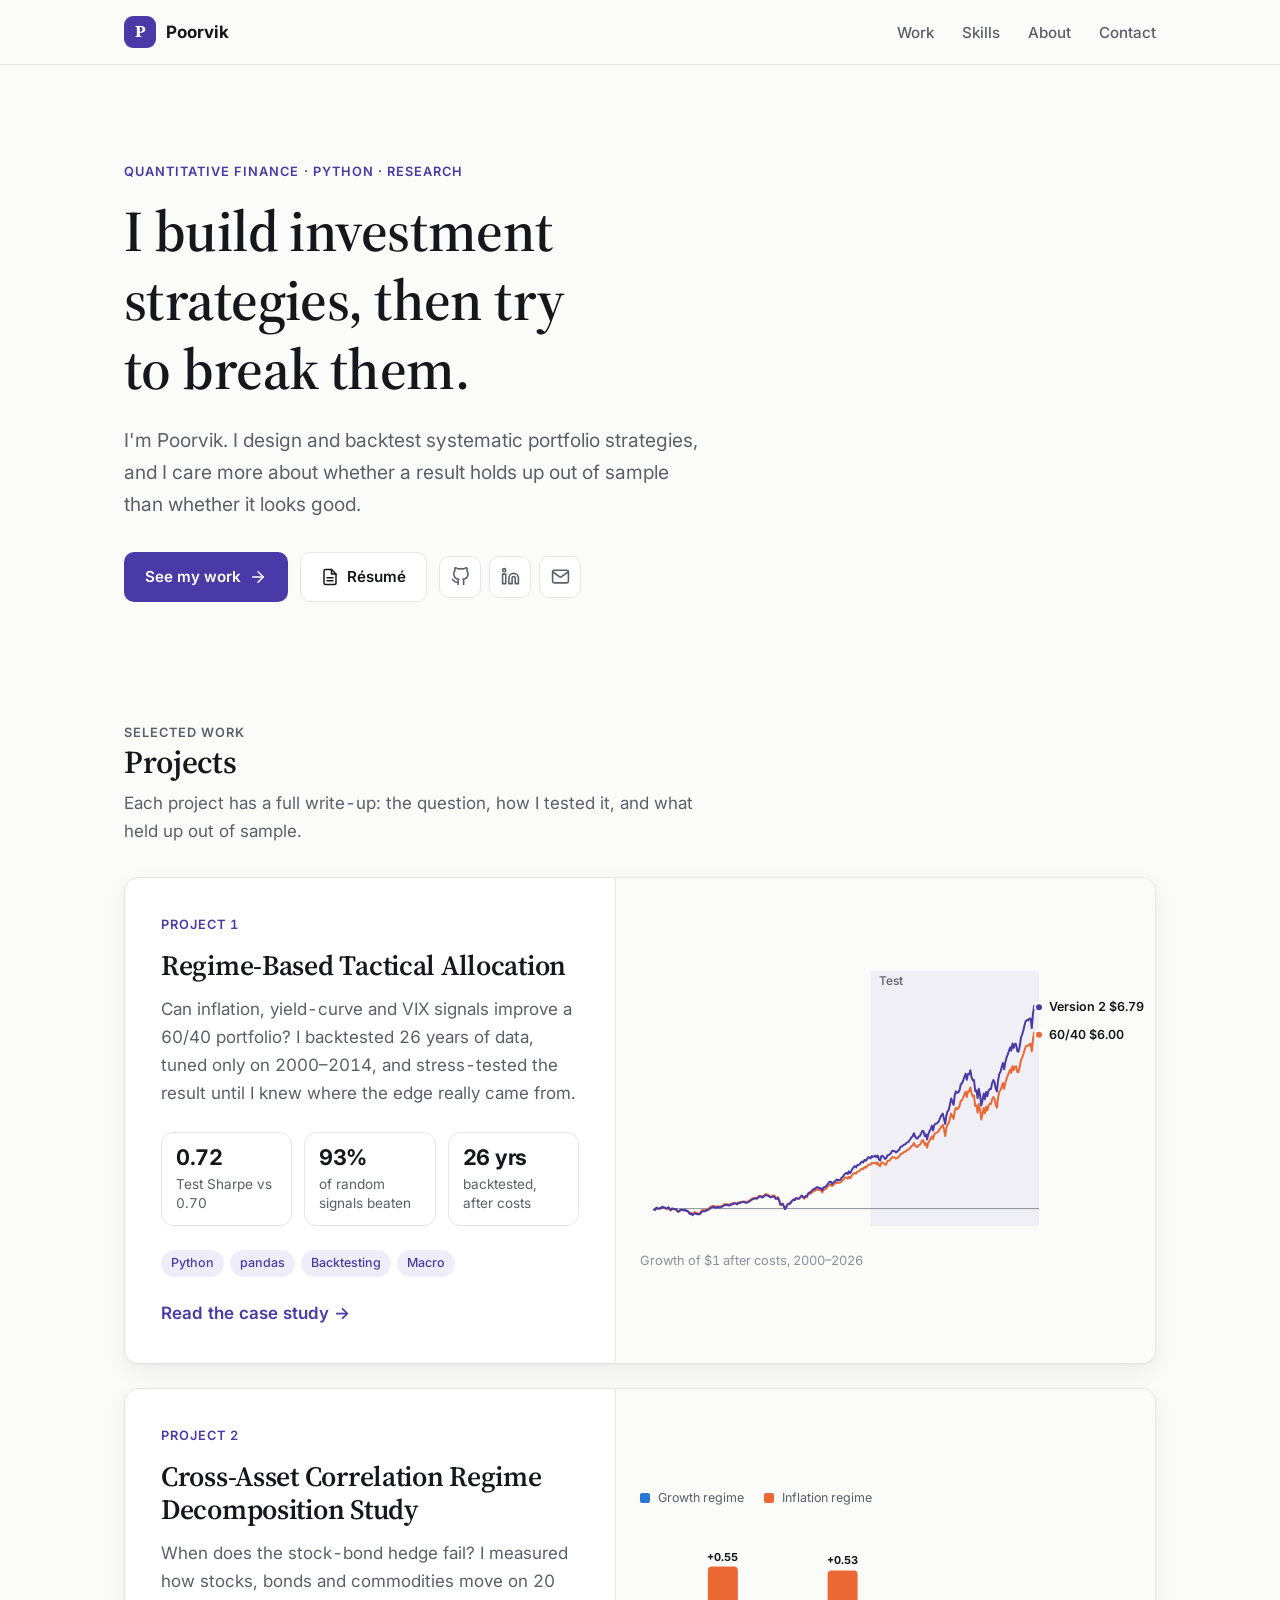
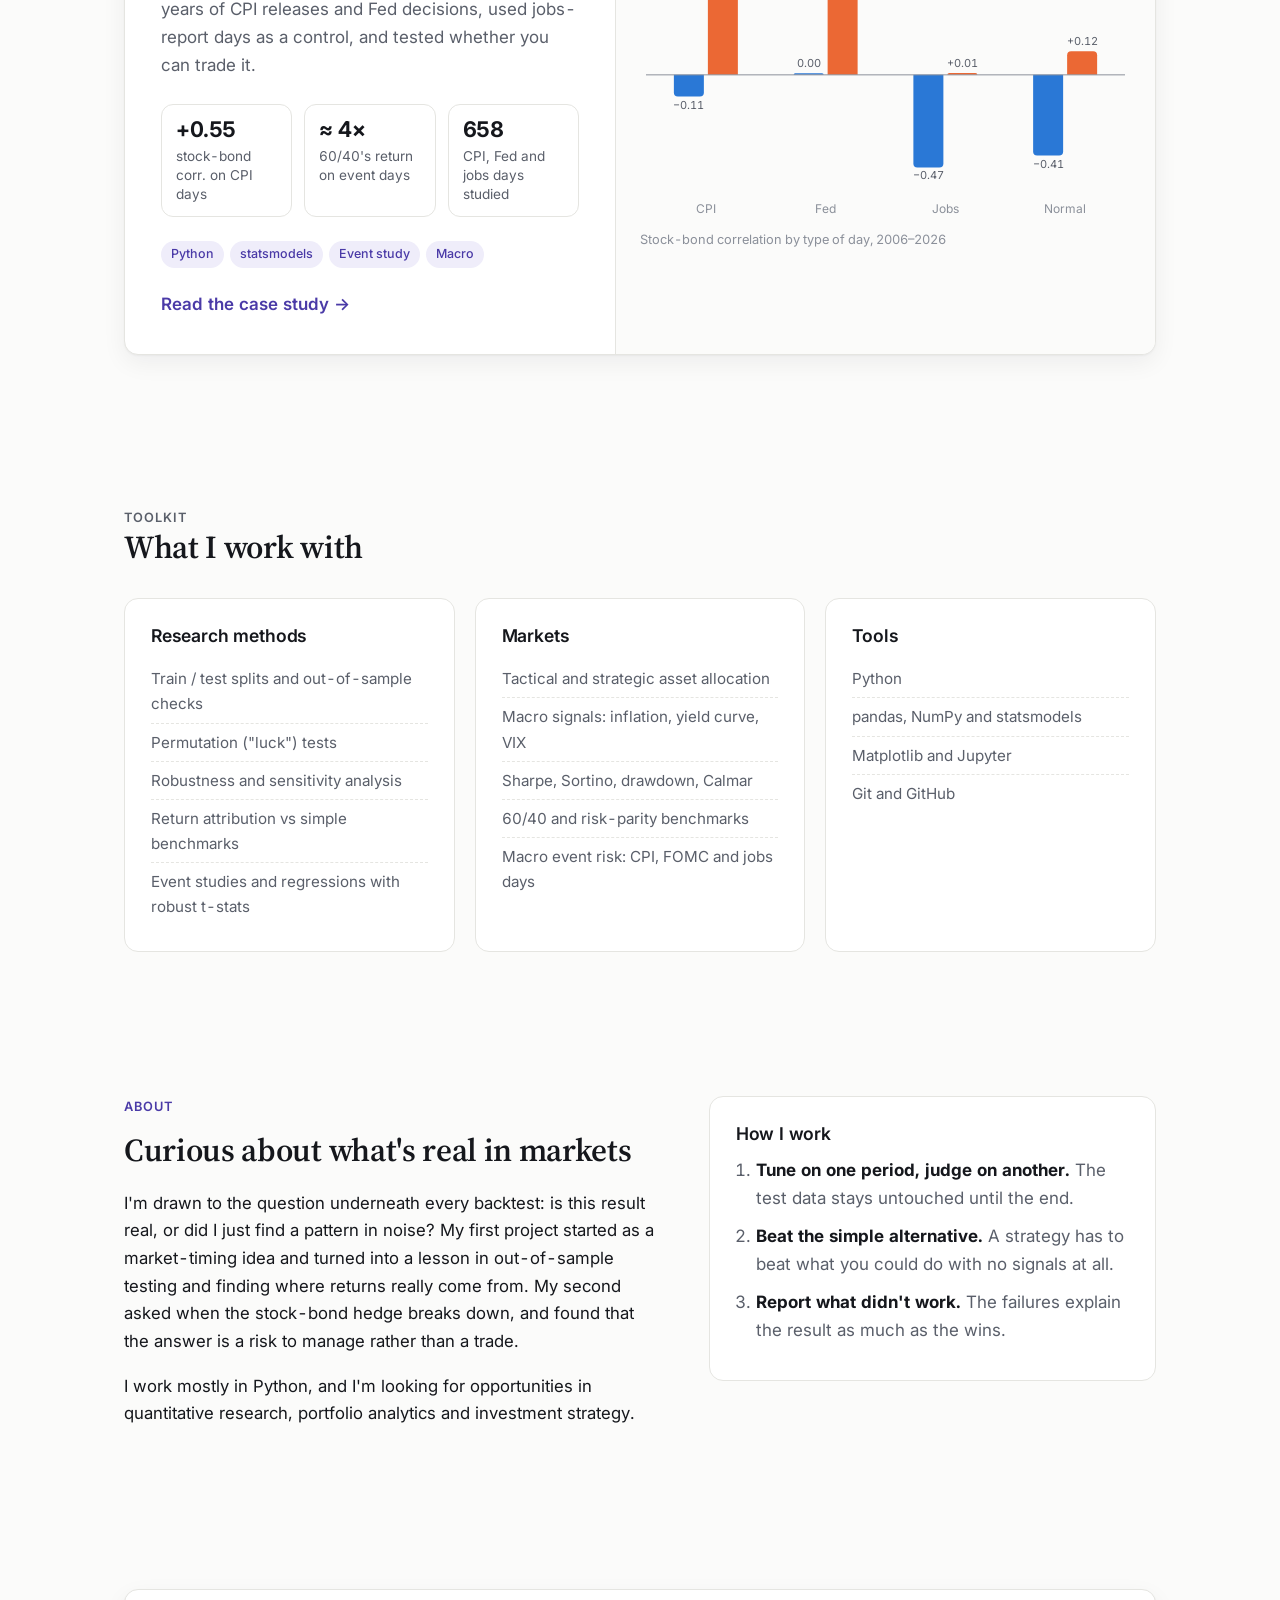
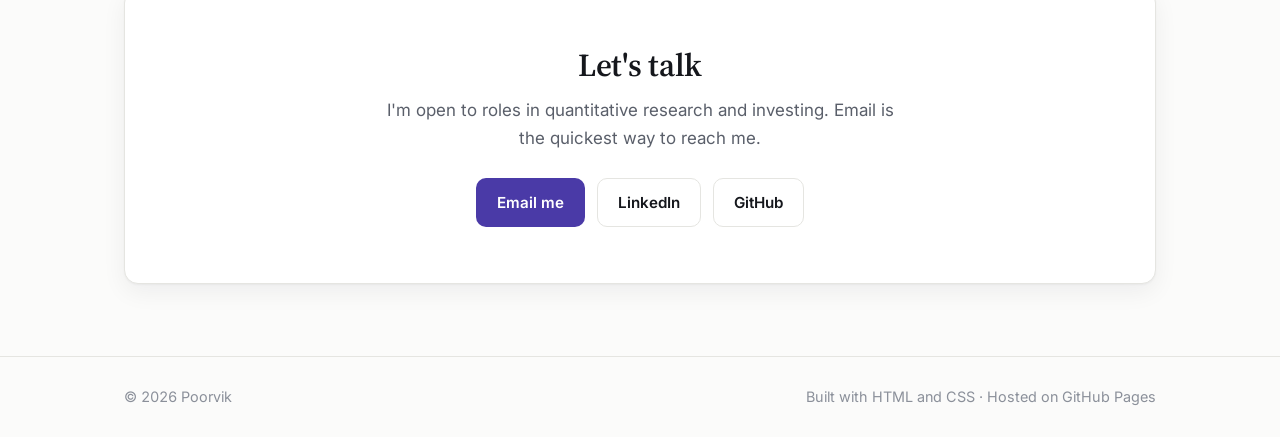
==== index.html @ 6bcbd640 "Add files via upload" ====
<!DOCTYPE html>
<html lang="en">
<head>
  <meta charset="utf-8">
  <meta name="viewport" content="width=device-width, initial-scale=1">
  <title>Poorvik | Quantitative Finance Portfolio</title>
  <meta name="description" content="Poorvik designs and backtests systematic investment strategies in Python, with an emphasis on honest out-of-sample testing.">

  <!-- Link preview for LinkedIn, Slack, iMessage etc.
       EDIT: replace YOUR-USERNAME once the site is on GitHub Pages. -->
  <meta property="og:type" content="website">
  <meta property="og:title" content="Poorvik | Quantitative Finance Portfolio">
  <meta property="og:description" content="I build investment strategies, then try to break them.">
  <meta property="og:url" content="https://YOUR-USERNAME.github.io/">
  <meta property="og:image" content="https://YOUR-USERNAME.github.io/images/og-image.png">
  <meta name="twitter:card" content="summary_large_image">

  <link rel="icon" href="favicon.svg" type="image/svg+xml">
  <link rel="preconnect" href="https://fonts.googleapis.com">
  <link rel="preconnect" href="https://fonts.gstatic.com" crossorigin>
  <link href="https://fonts.googleapis.com/css2?family=Inter:wght@400;500;600;700&family=Source+Serif+4:opsz,wght@8..60,600&display=swap" rel="stylesheet">
  <link rel="stylesheet" href="style.css">
</head>
<body>
  <a class="skip" href="#main">Skip to content</a>

  <!-- Navigation: the same block is on every page -->
  <header class="nav">
    <div class="wrap">
      <a class="brand" href="index.html"><span class="mark">P</span>Poorvik</a>
      <nav aria-label="Main">
        <ul>
          <li><a href="#work">Work</a></li>
          <li class="hide-sm"><a href="#skills">Skills</a></li>
          <li><a href="#about">About</a></li>
          <li><a href="#contact">Contact</a></li>
        </ul>
      </nav>
    </div>
  </header>

  <main id="main">

    <!-- Hero: the first five seconds a recruiter spends on the site -->
    <div class="wrap hero">
      <p class="eyebrow rise">Quantitative finance · Python · Research</p>
      <h1 class="rise d1">I build investment strategies, then try to break them.</h1>
      <p class="lede rise d2">I'm Poorvik. I design and backtest systematic portfolio strategies, and I care more about whether a result holds up out of sample than whether it looks good.</p>
      <div class="actions rise d3">
        <a class="btn btn-primary" href="#work">See my work
          <svg viewBox="0 0 24 24" fill="none" stroke="currentColor" stroke-width="2" stroke-linecap="round" stroke-linejoin="round" aria-hidden="true"><line x1="5" y1="12" x2="19" y2="12"/><polyline points="12 5 19 12 12 19"/></svg></a>
        <!-- EDIT: save your résumé in this folder as resume.pdf -->
        <a class="btn btn-ghost" href="resume.pdf">
          <svg viewBox="0 0 24 24" fill="none" stroke="currentColor" stroke-width="2" stroke-linecap="round" stroke-linejoin="round" aria-hidden="true"><path d="M14 2H6a2 2 0 0 0-2 2v16a2 2 0 0 0 2 2h12a2 2 0 0 0 2-2V8z"/><polyline points="14 2 14 8 20 8"/><line x1="16" y1="13" x2="8" y2="13"/><line x1="16" y1="17" x2="8" y2="17"/></svg>
          Résumé</a>
        <div class="icon-links">
          <!-- EDIT: your GitHub, LinkedIn and email -->
          <a href="https://github.com/YOUR-USERNAME" aria-label="GitHub"><svg viewBox="0 0 24 24" fill="none" stroke="currentColor" stroke-width="2" stroke-linecap="round" stroke-linejoin="round"><path d="M9 19c-5 1.5-5-2.5-7-3m14 6v-3.87a3.37 3.37 0 0 0-.94-2.61c3.14-.35 6.44-1.54 6.44-7A5.44 5.44 0 0 0 20 4.77 5.07 5.07 0 0 0 19.91 1S18.73.65 16 2.48a13.38 13.38 0 0 0-7 0C6.27.65 5.09 1 5.09 1A5.07 5.07 0 0 0 5 4.77a5.44 5.44 0 0 0-1.5 3.78c0 5.42 3.3 6.61 6.44 7A3.37 3.37 0 0 0 9 18.13V22"/></svg></a>
          <a href="https://www.linkedin.com/in/YOUR-PROFILE" aria-label="LinkedIn"><svg viewBox="0 0 24 24" fill="none" stroke="currentColor" stroke-width="2" stroke-linecap="round" stroke-linejoin="round"><path d="M16 8a6 6 0 0 1 6 6v7h-4v-7a2 2 0 0 0-2-2 2 2 0 0 0-2 2v7h-4v-7a6 6 0 0 1 6-6z"/><rect x="2" y="9" width="4" height="12"/><circle cx="4" cy="4" r="2"/></svg></a>
          <a href="mailto:YOUR-EMAIL" aria-label="Email"><svg viewBox="0 0 24 24" fill="none" stroke="currentColor" stroke-width="2" stroke-linecap="round" stroke-linejoin="round"><path d="M4 4h16c1.1 0 2 .9 2 2v12c0 1.1-.9 2-2 2H4c-1.1 0-2-.9-2-2V6c0-1.1.9-2 2-2z"/><polyline points="22,6 12,13 2,6"/></svg></a>
        </div>
      </div>
    </div>

    <!-- Work -->
    <section id="work">
      <div class="wrap">
        <div class="section-head">
          <p class="eyebrow">Selected work</p>
          <h2>Projects</h2>
          <p>Each project has a full write-up: the question, how I tested it, and what held up out of sample.</p>
        </div>

        <!-- Project 1: big card with the live chart -->
        <a class="featured panel" href="regime-allocation.html">
          <div class="text">
            <p class="eyebrow">Project 1</p>
            <h3>Regime-Based Tactical Allocation</h3>
            <p class="desc">Can inflation, yield-curve and VIX signals improve a 60/40 portfolio? I backtested 26 years of data, tuned only on 2000–2014, and stress-tested the result until I knew where the edge really came from.</p>
            <div class="stats">
              <div class="stat"><div class="num">0.72</div><div class="label">Test Sharpe vs 0.70</div></div>
              <div class="stat"><div class="num">93%</div><div class="label">of random signals beaten</div></div>
              <div class="stat"><div class="num">26 yrs</div><div class="label">backtested, after costs</div></div>
            </div>
            <ul class="tags"><li>Python</li><li>pandas</li><li>Backtesting</li><li>Macro</li></ul>
            <p class="more">Read the case study →</p>
          </div>
          <div class="viz">
            <div class="chart" data-growth-chart data-mini></div>
            <p class="cap">Growth of $1 after costs, 2000–2026</p>
          </div>
        </a>

        <!-- Project 2: same layout, with the correlation bar chart -->
        <a class="featured panel" href="cross-asset-events.html">
          <div class="text">
            <p class="eyebrow">Project 2</p>
            <h3>Cross-Asset Correlation Regime Decomposition Study</h3>
            <p class="desc">When does the stock-bond hedge fail? I measured how stocks, bonds and commodities move on 20 years of CPI releases and Fed decisions, used jobs-report days as a control, and tested whether you can trade it.</p>
            <div class="stats">
              <div class="stat"><div class="num">+0.55</div><div class="label">stock-bond corr. on CPI days</div></div>
              <div class="stat"><div class="num">≈ 4×</div><div class="label">60/40's return on event days</div></div>
              <div class="stat"><div class="num">658</div><div class="label">CPI, Fed and jobs days studied</div></div>
            </div>
            <ul class="tags"><li>Python</li><li>statsmodels</li><li>Event study</li><li>Macro</li></ul>
            <p class="more">Read the case study →</p>
          </div>
          <div class="viz">
            <div class="chart-legend">
              <span><i class="sw s-growth"></i>Growth regime</span>
              <span><i class="sw s-infl"></i>Inflation regime</span>
            </div>
            <div class="chart" data-corr-chart data-mini></div>
            <p class="cap">Stock-bond correlation by type of day, 2006–2026</p>
          </div>
        </a>

        <!-- EDIT: MORE PROJECTS. To show this grid, delete this whole line and the END line below. Copy the card once per project.
        <div class="grid">
          <a class="card panel" href="https://github.com/YOUR-USERNAME/your-repo">
            <p class="eyebrow">Category</p>
            <h3>Project name</h3>
            <p>One or two sentences: the question, what you built, and what you found.</p>
            <ul class="tags"><li>Python</li><li>Tool</li></ul>
          </a>
        </div>
        END -->
      </div>
    </section>

    <!-- Skills -->
    <section id="skills">
      <div class="wrap">
        <div class="section-head">
          <p class="eyebrow">Toolkit</p>
          <h2>What I work with</h2>
        </div>
        <div class="skills">
          <div class="panel">
            <h3>Research methods</h3>
            <ul>
              <li>Train / test splits and out-of-sample checks</li>
              <li>Permutation ("luck") tests</li>
              <li>Robustness and sensitivity analysis</li>
              <li>Return attribution vs simple benchmarks</li>
              <li>Event studies and regressions with robust t-stats</li>
            </ul>
          </div>
          <div class="panel">
            <h3>Markets</h3>
            <ul>
              <li>Tactical and strategic asset allocation</li>
              <li>Macro signals: inflation, yield curve, VIX</li>
              <li>Sharpe, Sortino, drawdown, Calmar</li>
              <li>60/40 and risk-parity benchmarks</li>
              <li>Macro event risk: CPI, FOMC and jobs days</li>
            </ul>
          </div>
          <div class="panel">
            <h3>Tools</h3>
            <ul>
              <li>Python</li>
              <li>pandas, NumPy and statsmodels</li>
              <li>Matplotlib and Jupyter</li>
              <li>Git and GitHub</li>
            </ul>
          </div>
        </div>
      </div>
    </section>

    <!-- About -->
    <section id="about">
      <div class="wrap about">
        <div class="copy">
          <p class="eyebrow">About</p>
          <h2 style="font-size:2rem;margin-bottom:20px">Curious about what's real in markets</h2>
          <!-- EDIT: add a sentence about your school, degree or current role -->
          <p>I'm drawn to the question underneath every backtest: is this result real, or did I just find a pattern in noise? My first project started as a market-timing idea and turned into a lesson in out-of-sample testing and finding where returns really come from. My second asked when the stock-bond hedge breaks down, and found that the answer is a risk to manage rather than a trade.</p>
          <p>I work mostly in Python, and I'm looking for opportunities in quantitative research, portfolio analytics and investment strategy.</p>
        </div>
        <div class="principles panel">
          <h3>How I work</h3>
          <ol>
            <li><strong>Tune on one period, judge on another.</strong> The test data stays untouched until the end.</li>
            <li><strong>Beat the simple alternative.</strong> A strategy has to beat what you could do with no signals at all.</li>
            <li><strong>Report what didn't work.</strong> The failures explain the result as much as the wins.</li>
          </ol>
        </div>
      </div>
    </section>

    <!-- Contact -->
    <section id="contact">
      <div class="wrap">
        <div class="contact panel">
          <h2>Let's talk</h2>
          <p>I'm open to roles in quantitative research and investing. Email is the quickest way to reach me.</p>
          <div class="actions">
            <a class="btn btn-primary" href="mailto:YOUR-EMAIL">Email me</a>
            <a class="btn btn-ghost" href="https://www.linkedin.com/in/YOUR-PROFILE">LinkedIn</a>
            <a class="btn btn-ghost" href="https://github.com/YOUR-USERNAME">GitHub</a>
          </div>
        </div>
      </div>
    </section>

  </main>

  <footer>
    <div class="wrap">
      <span>© 2026 Poorvik</span>
      <span>Built with HTML and CSS · Hosted on GitHub Pages</span>
    </div>
  </footer>

  <script src="growth-data.js"></script>
  <script src="chart.js"></script>
  <script src="corr-chart.js"></script>
</body>
</html>
---- style.css ----
/* ============================================================
   One stylesheet for the whole site.

   How it's organised:
   1. Design tokens (colours, fonts, spacing) - change these first
   2. Base elements (body, links, headings)
   3. Layout pieces (nav, sections, footer)
   4. Components (buttons, cards, stats, tables, charts)
   5. Page-specific bits (home, case study)
   ============================================================ */

/* ---------- 1. Design tokens ---------- */
:root {
  --bg: #fbfbfa;
  --surface: #ffffff;
  --text: #15171c;
  --muted: #5a5f6a;
  --faint: #8b909a;
  --border: #e5e5e1;
  --accent: #4a3aa7;          /* matches the purple in the backtest charts */
  --accent-hover: #3b2e8a;
  --accent-soft: #efedfa;
  --series-v2: #4a3aa7;
  --series-b: #eb6834;        /* 60/40 is orange in every chart */
  --series-growth: #2a78d6;   /* Project 2: growth regime */
  --series-infl: #eb6834;     /* Project 2: inflation regime */
  --band: rgba(74, 58, 167, 0.06);
  --shadow: 0 1px 2px rgba(20, 20, 30, .04), 0 8px 24px rgba(20, 20, 30, .06);

  --font-body: "Inter", -apple-system, BlinkMacSystemFont, "Segoe UI", Roboto, sans-serif;
  --font-display: "Source Serif 4", Georgia, "Times New Roman", serif;

  --max: 1080px;              /* page width */
  --read: 700px;              /* comfortable reading width */
  --radius: 14px;
}

@media (prefers-color-scheme: dark) {
  :root {
    --bg: #111317;
    --surface: #181b21;
    --text: #eceef1;
    --muted: #a4a9b3;
    --faint: #767c87;
    --border: #2a2e36;
    --accent: #a69df2;
    --accent-hover: #c1bbf7;
    --accent-soft: #23203b;
    --series-v2: #9085e9;
    --series-b: #d95926;
    --series-growth: #3987e5;
    --series-infl: #d95926;
    --band: rgba(166, 157, 242, 0.07);
    --shadow: 0 1px 2px rgba(0, 0, 0, .3), 0 8px 24px rgba(0, 0, 0, .25);
  }
}

/* ---------- 2. Base ---------- */
* { box-sizing: border-box; }
html { scroll-behavior: smooth; scroll-padding-top: 80px; }

body {
  margin: 0;
  background: var(--bg);
  color: var(--text);
  font-family: var(--font-body);
  font-size: 17px;
  line-height: 1.65;
  -webkit-font-smoothing: antialiased;
  font-feature-settings: "tnum" 1;   /* numbers line up in columns */
}

a { color: var(--accent); text-underline-offset: 3px; }
a:hover { color: var(--accent-hover); }
:focus-visible { outline: 2px solid var(--accent); outline-offset: 3px; border-radius: 4px; }
img { max-width: 100%; height: auto; display: block; }

h1, h2, h3 { line-height: 1.2; margin: 0; letter-spacing: -0.01em; }
h1, h2 { font-family: var(--font-display); font-weight: 600; }
h3 { font-size: 1.1rem; font-weight: 600; }
p { margin: 0 0 1em; }

.wrap { max-width: var(--max); margin: 0 auto; padding: 0 24px; }

.eyebrow {
  font-size: .8rem; font-weight: 600; letter-spacing: .08em; text-transform: uppercase;
  color: var(--accent); margin: 0 0 14px;
}

.skip { position: absolute; left: -999px; }
.skip:focus { left: 16px; top: 12px; background: var(--surface); padding: 8px 12px; z-index: 10; }

/* ---------- 3. Layout ---------- */
.nav {
  position: sticky; top: 0; z-index: 5;
  background: color-mix(in srgb, var(--bg) 85%, transparent);
  backdrop-filter: saturate(1.4) blur(10px);
  -webkit-backdrop-filter: saturate(1.4) blur(10px);
  border-bottom: 1px solid var(--border);
}
.nav .wrap { display: flex; justify-content: space-between; align-items: center; height: 64px; }
.brand { display: flex; align-items: center; gap: 10px; font-weight: 700; color: var(--text); text-decoration: none; }
.brand .mark {
  width: 32px; height: 32px; border-radius: 9px; display: grid; place-items: center;
  background: var(--accent); color: #fff; font-family: var(--font-display); font-size: 1.05rem;
}
.nav ul { list-style: none; display: flex; align-items: center; gap: 28px; margin: 0; padding: 0; }
.nav ul a { color: var(--muted); text-decoration: none; font-size: .95rem; font-weight: 500; }
.nav ul a:hover { color: var(--text); }

section { padding: 72px 0; }
.section-head { margin-bottom: 32px; }
.section-head h2 { font-size: 2rem; }
.section-head p { color: var(--muted); margin: 8px 0 0; max-width: 600px; }

footer { border-top: 1px solid var(--border); padding: 28px 0; color: var(--faint); font-size: .9rem; }
footer .wrap { display: flex; justify-content: space-between; gap: 16px; flex-wrap: wrap; }
footer a { color: var(--muted); }

/* ---------- 4. Components ---------- */
.btn {
  display: inline-flex; align-items: center; gap: 8px;
  padding: 11px 20px; border-radius: 10px; font-weight: 600; font-size: .95rem;
  text-decoration: none; border: 1px solid transparent; transition: background .15s, border-color .15s, transform .15s;
}
.btn-primary { background: var(--accent); color: #fff; }
.btn-primary:hover { background: var(--accent-hover); color: #fff; }
@media (prefers-color-scheme: dark) { .btn-primary, .btn-primary:hover { color: #111317; } }
.btn-ghost { border-color: var(--border); color: var(--text); background: var(--surface); }
.btn-ghost:hover { border-color: var(--faint); color: var(--text); }
.btn svg { width: 18px; height: 18px; }

.icon-links { display: flex; gap: 8px; }
.icon-links a {
  width: 42px; height: 42px; display: grid; place-items: center; border-radius: 10px;
  border: 1px solid var(--border); color: var(--muted); background: var(--surface);
}
.icon-links a:hover { color: var(--text); border-color: var(--faint); }
.icon-links svg { width: 19px; height: 19px; }

.tags { display: flex; flex-wrap: wrap; gap: 6px; margin: 0; padding: 0; list-style: none; }
.tags li {
  font-size: .78rem; font-weight: 500; padding: 3px 10px; border-radius: 99px;
  background: var(--accent-soft); color: var(--accent);
}

.panel {
  background: var(--surface); border: 1px solid var(--border);
  border-radius: var(--radius); box-shadow: var(--shadow);
}

/* Key numbers */
.stats { display: grid; grid-template-columns: repeat(auto-fit, minmax(150px, 1fr)); gap: 12px; }
.stat { padding: 16px 18px; border: 1px solid var(--border); border-radius: 12px; background: var(--surface); }
.stat .num { font-size: 1.65rem; font-weight: 700; letter-spacing: -0.02em; line-height: 1.2; white-space: nowrap; }
.stat .label { font-size: .85rem; color: var(--muted); margin-top: 4px; line-height: 1.4; }

/* Growth chart (drawn by chart.js) */
.chart { position: relative; }
.chart svg { display: block; overflow: visible; }
.chart-legend { display: flex; gap: 4px 20px; font-size: .85rem; color: var(--muted); margin-bottom: 8px; flex-wrap: wrap; }
.chart-legend span { display: inline-flex; align-items: center; gap: 8px; }
.sw { display: inline-block; width: 14px; height: 3px; border-radius: 2px; }
.sw.s-v2 { background: var(--series-v2); }
.sw.s-b { background: var(--series-b); }
.sw.s-growth { background: var(--series-growth); height: 10px; width: 10px; }
.sw.s-infl { background: var(--series-infl); height: 10px; width: 10px; }
.c-bar.s-growth { fill: var(--series-growth); }
.c-bar.s-infl { fill: var(--series-infl); }
.c-cat { fill: var(--muted); font-size: 13px; font-weight: 500; }
.c-val { fill: var(--muted); font-size: 12.5px; }
.c-val.hot { fill: var(--text); font-weight: 700; }
.c-val.sm { font-size: 11px; }
.c-line { fill: none; stroke-width: 2; stroke-linejoin: round; stroke-linecap: round; }
.c-line.s-v2 { stroke: var(--series-v2); }
.c-line.s-b { stroke: var(--series-b); }
.c-dot { stroke: var(--surface); stroke-width: 2; }
.c-dot.s-v2 { fill: var(--series-v2); }
.c-dot.s-b { fill: var(--series-b); }
.c-band { fill: var(--band); }
.c-grid { stroke: var(--border); stroke-width: 1; }
.c-base { stroke: var(--faint); stroke-width: 1; }
.c-cross { stroke: var(--faint); stroke-width: 1; stroke-dasharray: 3 3; }
.c-tick { fill: var(--faint); font-size: 12px; }
.c-note { fill: var(--muted); font-size: 12px; font-weight: 500; }
.c-end { fill: var(--text); font-size: 12.5px; font-weight: 600; }
.c-tip {
  position: absolute; pointer-events: none; min-width: 168px;
  background: var(--surface); border: 1px solid var(--border); border-radius: 10px;
  box-shadow: var(--shadow); padding: 10px 12px; font-size: .85rem; line-height: 1.5;
}
.c-tip strong { display: block; margin-bottom: 4px; }
.c-tip span { display: flex; align-items: center; gap: 8px; color: var(--muted); }
.c-tip b { margin-left: auto; color: var(--text); padding-left: 12px; }

/* Tables */
.table-scroll { overflow-x: auto; margin: 20px 0; border: 1px solid var(--border); border-radius: 12px; background: var(--surface); }
table { border-collapse: collapse; width: 100%; font-size: .93rem; }
th, td { padding: 10px 12px; text-align: right; white-space: nowrap; }
th { font-size: .78rem; font-weight: 600; text-transform: uppercase; letter-spacing: .05em; color: var(--muted); border-bottom: 1px solid var(--border); }
td { border-bottom: 1px solid var(--border); }
tr:last-child td { border-bottom: 0; }
th:first-child, td:first-child { text-align: left; }
tr.highlight td { background: var(--accent-soft); font-weight: 600; }

/* Figures */
figure { margin: 28px 0; }
figure img { border: 1px solid var(--border); border-radius: 12px; background: #fff; padding: 8px; }
figcaption { font-size: .88rem; color: var(--muted); margin-top: 10px; }

.callout {
  border: 1px solid var(--border); border-left: 4px solid var(--accent);
  background: var(--surface); padding: 18px 22px; border-radius: 12px; margin: 28px 0;
}
.callout p:last-child { margin: 0; }

/* Entrance animation, skipped for people who prefer less motion */
@media (prefers-reduced-motion: no-preference) {
  .rise { animation: rise .6s ease-out both; }
  .rise.d1 { animation-delay: .08s; }
  .rise.d2 { animation-delay: .16s; }
  .rise.d3 { animation-delay: .24s; }
  @keyframes rise { from { opacity: 0; transform: translateY(10px); } to { opacity: 1; transform: none; } }
}

/* ---------- 5a. Home page ---------- */
.hero { padding-top: 96px; padding-bottom: 40px; }
.hero h1 { font-size: clamp(2.3rem, 5.4vw, 3.6rem); max-width: 17ch; }
.hero .lede { font-size: 1.2rem; color: var(--muted); max-width: 580px; margin: 22px 0 32px; }
.hero .actions { display: flex; gap: 12px; flex-wrap: wrap; align-items: center; }

.featured {
  display: grid; grid-template-columns: 1fr 1.1fr; gap: 0; overflow: hidden;
  text-decoration: none; color: inherit; transition: transform .2s, box-shadow .2s;
}
a.featured:hover { transform: translateY(-3px); color: inherit; }
.featured .text { padding: 36px; display: flex; flex-direction: column; }
.featured h3 { font-family: var(--font-display); font-size: 1.75rem; margin: 0 0 12px; }
.featured .desc { color: var(--muted); }
.featured .stats { margin: 8px 0 24px; grid-template-columns: repeat(3, 1fr); }
.featured .stat { padding: 12px 14px; }
.featured .stat .num { font-size: 1.35rem; }
.featured .more { margin: 22px 0 0; font-weight: 600; color: var(--accent); }
.featured .viz { background: var(--bg); border-left: 1px solid var(--border); padding: 28px 24px 20px; display: flex; flex-direction: column; justify-content: center; }
.featured .viz .cap { font-size: .8rem; color: var(--faint); margin-top: 10px; }
.featured .viz .chart-legend { font-size: .78rem; margin: 0 0 6px; }
.featured + .featured { margin-top: 24px; }

.grid { display: grid; grid-template-columns: repeat(auto-fill, minmax(300px, 1fr)); gap: 20px; margin-top: 20px; }
.card { padding: 26px; display: flex; flex-direction: column; text-decoration: none; color: inherit; }
.card p { color: var(--muted); font-size: .95rem; }
.card .tags { margin-top: auto; }

.skills { display: grid; grid-template-columns: repeat(3, 1fr); gap: 20px; }
.skills .panel { padding: 26px; box-shadow: none; }
.skills h3 { margin-bottom: 14px; }
.skills ul { margin: 0; padding: 0; list-style: none; color: var(--muted); font-size: .95rem; }
.skills li { padding: 6px 0; border-bottom: 1px dashed var(--border); }
.skills li:last-child { border-bottom: 0; }

.about { display: grid; grid-template-columns: 1.2fr 1fr; gap: 48px; align-items: start; }
.about .copy p:not(.eyebrow) { font-size: 1.05rem; }
.principles { padding: 26px; box-shadow: none; }
.principles h3 { margin-bottom: 12px; }
.principles ol { margin: 0; padding-left: 20px; color: var(--muted); }
.principles li { margin-bottom: 10px; }
.principles li strong { color: var(--text); }

.contact { text-align: center; padding: 56px 32px; }
.contact h2 { font-size: 2rem; margin-bottom: 12px; }
.contact p { color: var(--muted); max-width: 520px; margin: 0 auto 26px; }
.contact .actions { display: flex; gap: 12px; justify-content: center; flex-wrap: wrap; }

/* ---------- 5b. Case-study page ---------- */
.case-head { padding: 56px 0 32px; }
.back { display: inline-block; font-size: .92rem; font-weight: 500; text-decoration: none; margin-bottom: 28px; }
.case-head h1 { font-size: clamp(2.1rem, 4.6vw, 3rem); max-width: 20ch; }
.case-head .lede { font-size: 1.2rem; color: var(--muted); max-width: var(--read); margin: 18px 0 28px; }
.meta { display: grid; grid-template-columns: repeat(4, auto); gap: 12px 40px; justify-content: start; font-size: .92rem; padding: 20px 0; border-top: 1px solid var(--border); border-bottom: 1px solid var(--border); }
.meta dt { color: var(--faint); font-size: .75rem; text-transform: uppercase; letter-spacing: .06em; font-weight: 600; }
.meta dd { margin: 2px 0 0; font-weight: 500; }

.hero-chart { padding: 28px 28px 20px; margin: 36px 0 20px; }
.hero-chart h2 { font-family: var(--font-body); font-size: 1.05rem; font-weight: 600; margin-bottom: 6px; }

.tldr { padding: 26px 28px; margin: 28px 0 0; box-shadow: none; }
.tldr h2 { font-family: var(--font-body); font-size: .8rem; text-transform: uppercase; letter-spacing: .08em; color: var(--accent); margin-bottom: 12px; }
.tldr ul { margin: 0; padding-left: 20px; }
.tldr li { margin-bottom: 8px; }
.tldr li:last-child { margin-bottom: 0; }

.case-body { display: grid; grid-template-columns: 200px minmax(0, var(--read)); gap: 64px; padding: 40px 0 24px; }
.toc { position: sticky; top: 96px; align-self: start; font-size: .88rem; }
.toc p { font-weight: 600; color: var(--faint); text-transform: uppercase; letter-spacing: .06em; font-size: .75rem; margin-bottom: 10px; }
.toc ol { list-style: none; margin: 0; padding: 0; border-left: 1px solid var(--border); }
.toc a { display: block; padding: 5px 0 5px 14px; color: var(--muted); text-decoration: none; margin-left: -1px; border-left: 2px solid transparent; }
.toc a:hover { color: var(--text); border-left-color: var(--accent); }
.article h2 { font-size: 1.75rem; margin: 56px 0 16px; }
.article h2:first-child { margin-top: 0; }
.article ul { padding-left: 22px; }
.article li { margin-bottom: 8px; }

.next-project { padding: 28px; display: flex; justify-content: space-between; align-items: center; gap: 20px; flex-wrap: wrap; margin: 56px 0 24px; }
.next-project h3 { font-family: var(--font-display); font-size: 1.35rem; }
.next-project p { color: var(--muted); margin: 4px 0 0; }
.next-project + .next-project { margin-top: 16px; }
.pager { text-decoration: none; color: inherit; transition: transform .2s; }
a.pager:hover { transform: translateY(-2px); color: inherit; }
table.wrap-cells td { white-space: normal; text-align: left; vertical-align: top; }
table.wrap-cells th { text-align: left; }
table.wrap-cells td:first-child { font-weight: 600; white-space: nowrap; }

/* ---------- Small screens ---------- */
@media (max-width: 900px) {
  .featured { grid-template-columns: 1fr; }
  .featured .viz { border-left: 0; border-top: 1px solid var(--border); }
  .skills { grid-template-columns: 1fr; }
  .about { grid-template-columns: 1fr; gap: 28px; }
  .case-body { grid-template-columns: minmax(0, 1fr); gap: 0; }
  .toc { display: none; }
  .meta { grid-template-columns: repeat(2, auto); }
}
@media (max-width: 560px) {
  body { font-size: 16px; }
  .wrap { padding: 0 16px; }
  .nav ul { gap: 18px; }
  .nav .hide-sm { display: none; }
  .hero { padding-top: 64px; padding-bottom: 24px; }
  section { padding: 52px 0; }
  .featured .text { padding: 24px; }
  .featured .stats { grid-template-columns: repeat(3, 1fr); gap: 8px; }
  .featured .stat { padding: 10px; }
  .featured .stat .num { font-size: 1.15rem; }
  .hero-chart { padding: 20px 14px 14px; }
  .stat .num { font-size: 1.3rem; }
  .meta { grid-template-columns: 1fr 1fr; gap: 12px 20px; }
}
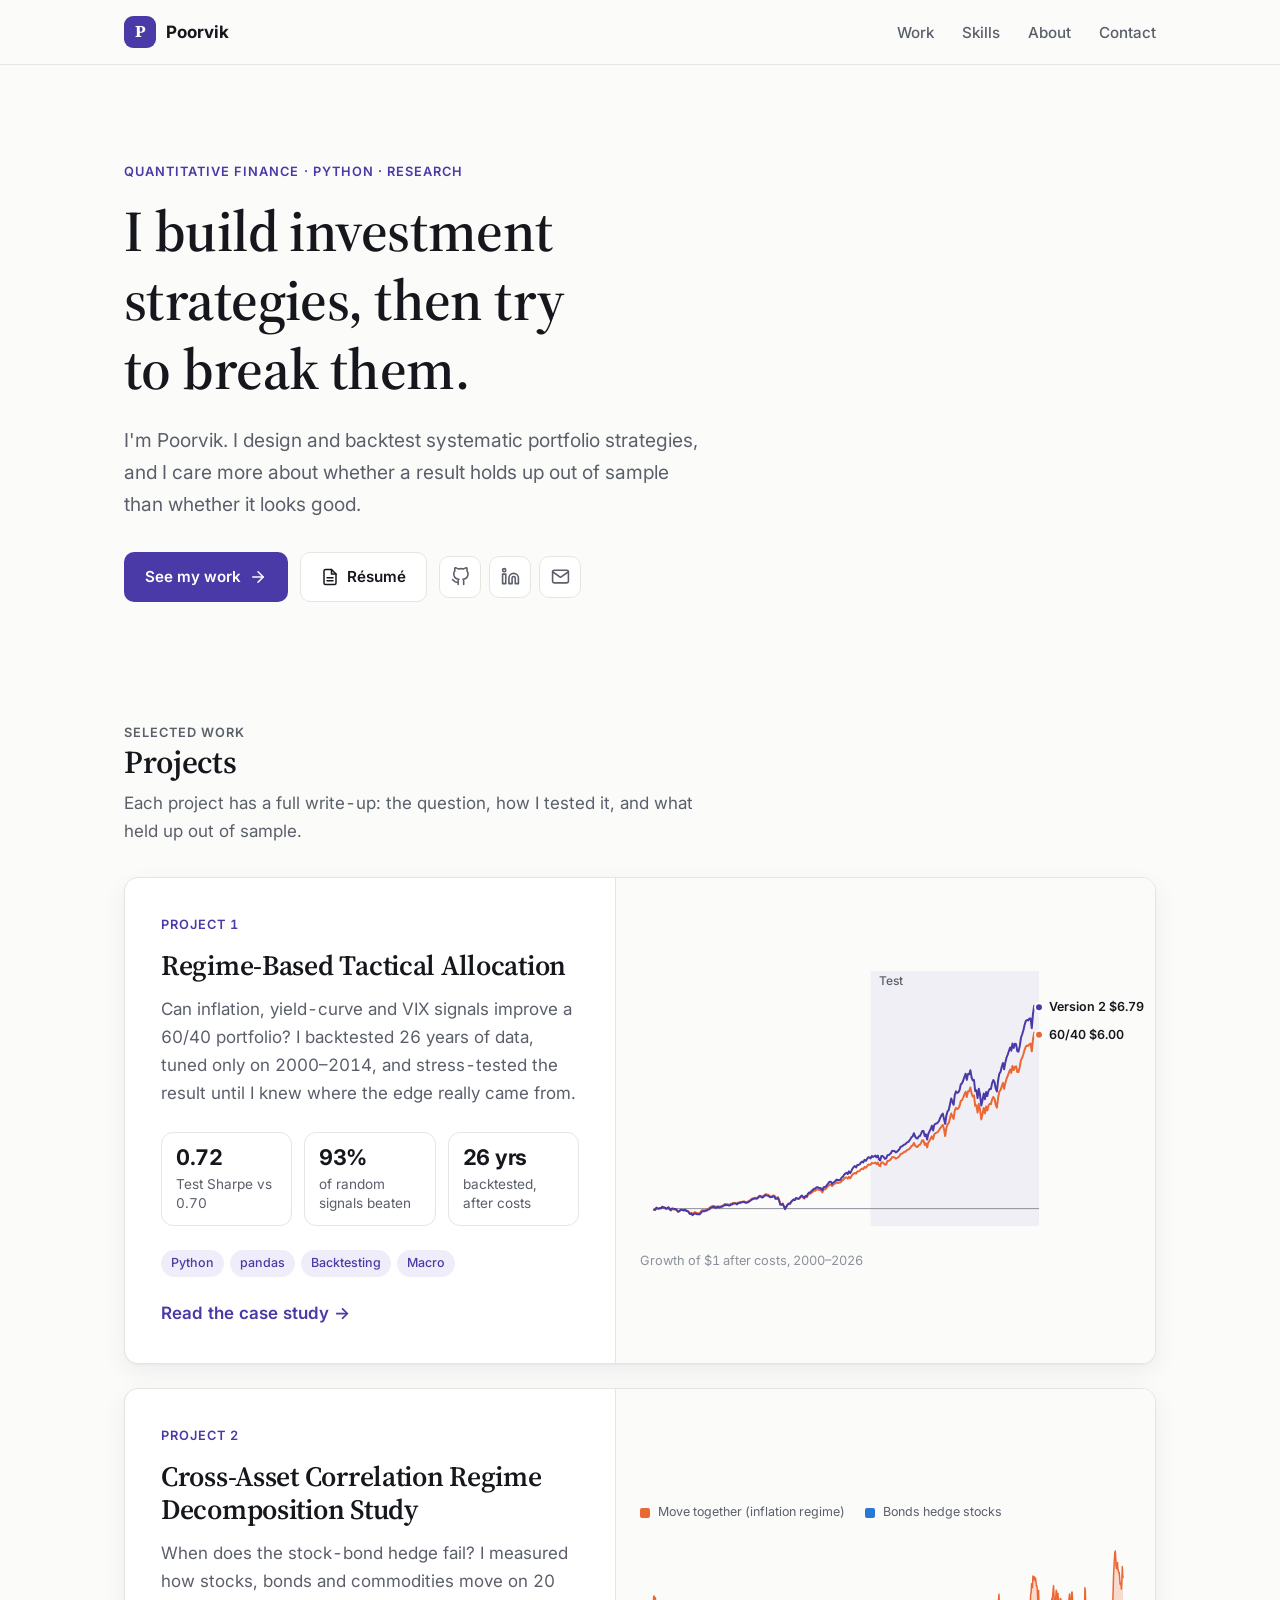
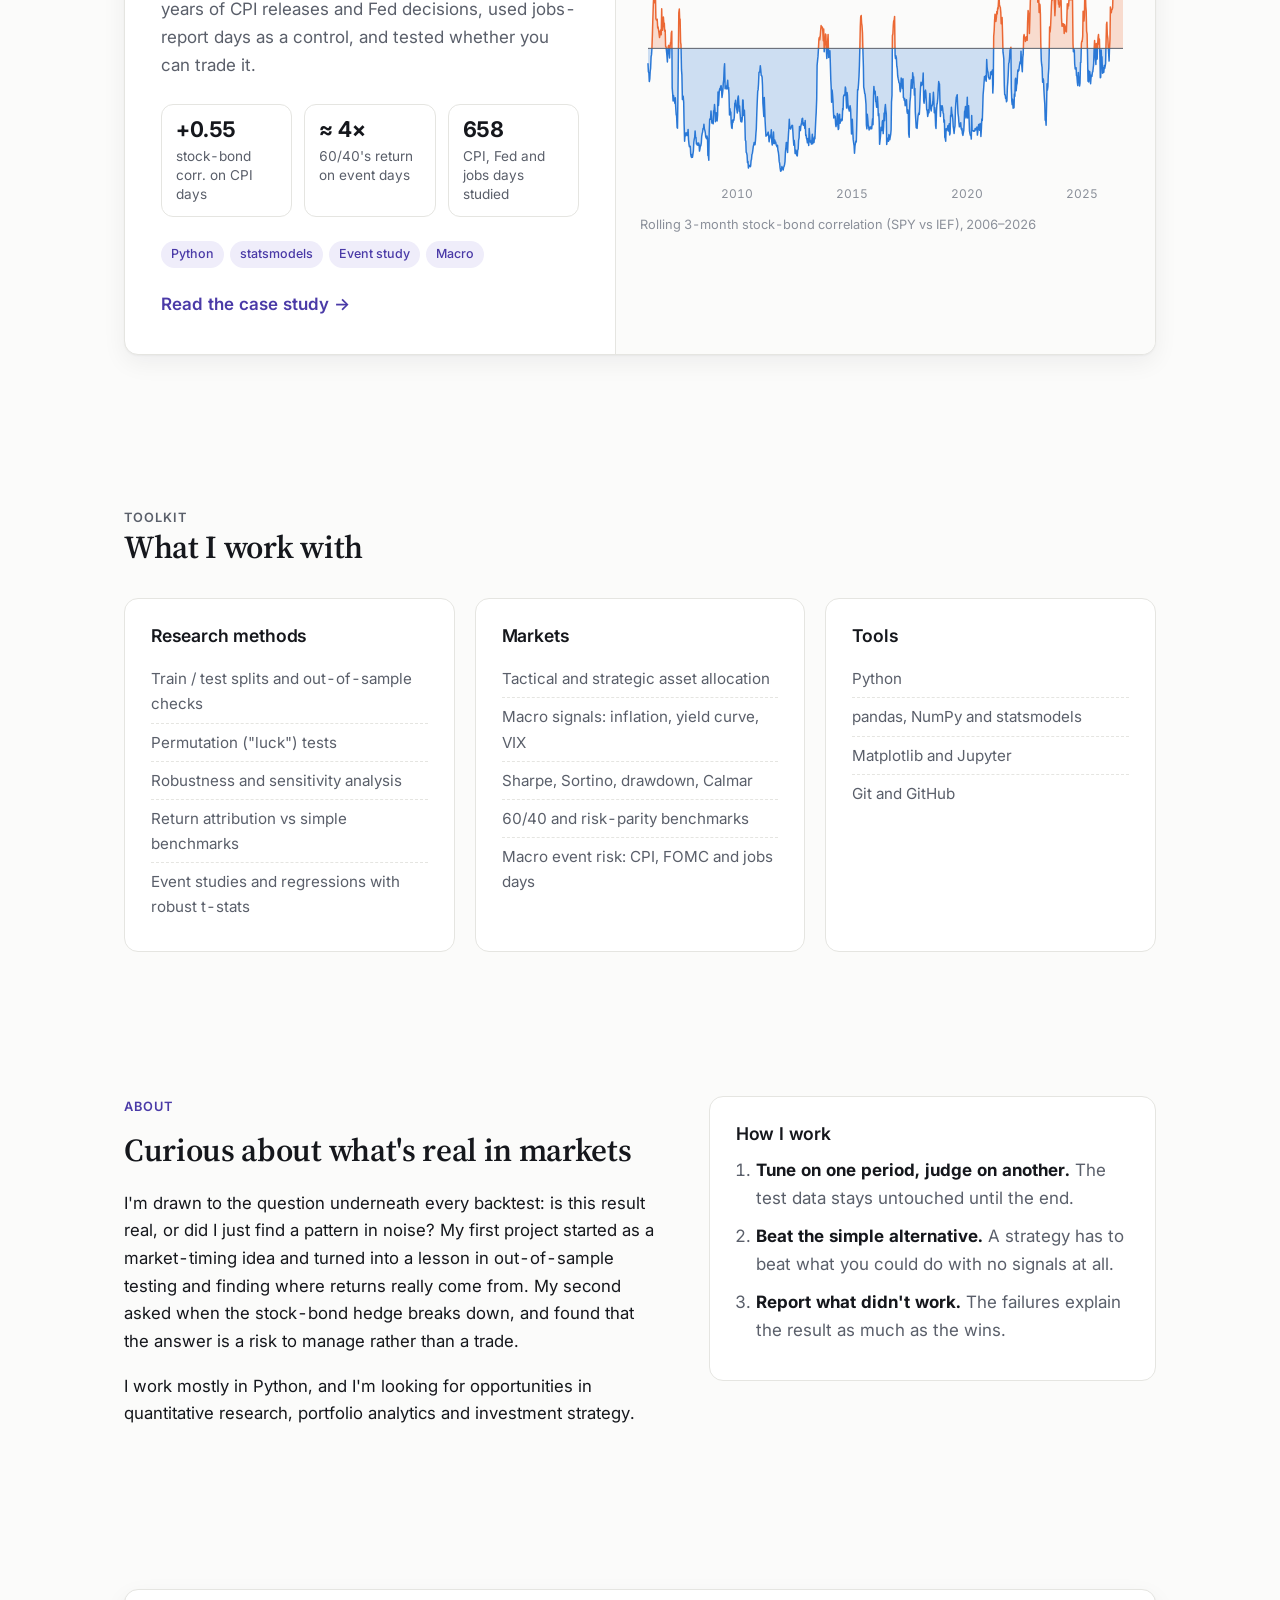
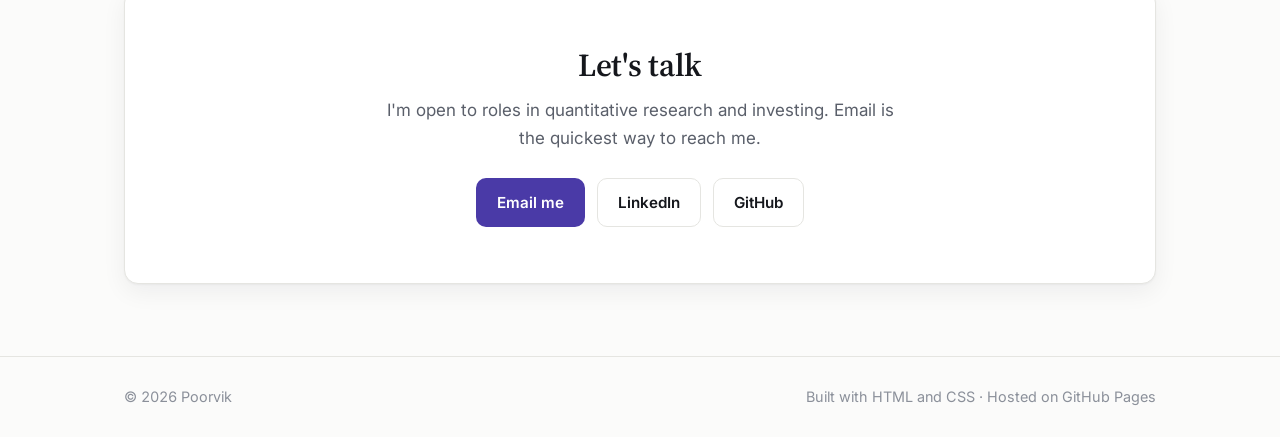
==== commit a15b384d: "New image Made new changes to the graph" ====
--- a/index.html
+++ b/index.html
@@ -6,13 +6,12 @@
   <title>Poorvik | Quantitative Finance Portfolio</title>
   <meta name="description" content="Poorvik designs and backtests systematic investment strategies in Python, with an emphasis on honest out-of-sample testing.">
 
-  <!-- Link preview for LinkedIn, Slack, iMessage etc.
-       EDIT: replace YOUR-USERNAME once the site is on GitHub Pages. -->
+  <!-- Link preview for LinkedIn, Slack, iMessage etc. -->
   <meta property="og:type" content="website">
   <meta property="og:title" content="Poorvik | Quantitative Finance Portfolio">
   <meta property="og:description" content="I build investment strategies, then try to break them.">
-  <meta property="og:url" content="https://YOUR-USERNAME.github.io/">
-  <meta property="og:image" content="https://YOUR-USERNAME.github.io/images/og-image.png">
+  <meta property="og:url" content="https://poorvikmp.github.io/">
+  <meta property="og:image" content="https://poorvikmp.github.io/images/og-image.png">
   <meta name="twitter:card" content="summary_large_image">
 
   <link rel="icon" href="favicon.svg" type="image/svg+xml">
@@ -55,7 +54,7 @@
           Résumé</a>
         <div class="icon-links">
           <!-- EDIT: your GitHub, LinkedIn and email -->
-          <a href="https://github.com/YOUR-USERNAME" aria-label="GitHub"><svg viewBox="0 0 24 24" fill="none" stroke="currentColor" stroke-width="2" stroke-linecap="round" stroke-linejoin="round"><path d="M9 19c-5 1.5-5-2.5-7-3m14 6v-3.87a3.37 3.37 0 0 0-.94-2.61c3.14-.35 6.44-1.54 6.44-7A5.44 5.44 0 0 0 20 4.77 5.07 5.07 0 0 0 19.91 1S18.73.65 16 2.48a13.38 13.38 0 0 0-7 0C6.27.65 5.09 1 5.09 1A5.07 5.07 0 0 0 5 4.77a5.44 5.44 0 0 0-1.5 3.78c0 5.42 3.3 6.61 6.44 7A3.37 3.37 0 0 0 9 18.13V22"/></svg></a>
+          <a href="https://github.com/poorvikmp" aria-label="GitHub"><svg viewBox="0 0 24 24" fill="none" stroke="currentColor" stroke-width="2" stroke-linecap="round" stroke-linejoin="round"><path d="M9 19c-5 1.5-5-2.5-7-3m14 6v-3.87a3.37 3.37 0 0 0-.94-2.61c3.14-.35 6.44-1.54 6.44-7A5.44 5.44 0 0 0 20 4.77 5.07 5.07 0 0 0 19.91 1S18.73.65 16 2.48a13.38 13.38 0 0 0-7 0C6.27.65 5.09 1 5.09 1A5.07 5.07 0 0 0 5 4.77a5.44 5.44 0 0 0-1.5 3.78c0 5.42 3.3 6.61 6.44 7A3.37 3.37 0 0 0 9 18.13V22"/></svg></a>
           <a href="https://www.linkedin.com/in/YOUR-PROFILE" aria-label="LinkedIn"><svg viewBox="0 0 24 24" fill="none" stroke="currentColor" stroke-width="2" stroke-linecap="round" stroke-linejoin="round"><path d="M16 8a6 6 0 0 1 6 6v7h-4v-7a2 2 0 0 0-2-2 2 2 0 0 0-2 2v7h-4v-7a6 6 0 0 1 6-6z"/><rect x="2" y="9" width="4" height="12"/><circle cx="4" cy="4" r="2"/></svg></a>
           <a href="mailto:YOUR-EMAIL" aria-label="Email"><svg viewBox="0 0 24 24" fill="none" stroke="currentColor" stroke-width="2" stroke-linecap="round" stroke-linejoin="round"><path d="M4 4h16c1.1 0 2 .9 2 2v12c0 1.1-.9 2-2 2H4c-1.1 0-2-.9-2-2V6c0-1.1.9-2 2-2z"/><polyline points="22,6 12,13 2,6"/></svg></a>
         </div>
@@ -91,7 +90,7 @@
           </div>
         </a>
 
-        <!-- Project 2: same layout, with the correlation bar chart -->
+        <!-- Project 2: same layout, with the rolling correlation chart -->
         <a class="featured panel" href="cross-asset-events.html">
           <div class="text">
             <p class="eyebrow">Project 2</p>
@@ -107,17 +106,17 @@
           </div>
           <div class="viz">
             <div class="chart-legend">
-              <span><i class="sw s-growth"></i>Growth regime</span>
-              <span><i class="sw s-infl"></i>Inflation regime</span>
+              <span><i class="sw s-infl"></i>Move together (inflation regime)</span>
+              <span><i class="sw s-growth"></i>Bonds hedge stocks</span>
             </div>
             <div class="chart" data-corr-chart data-mini></div>
-            <p class="cap">Stock-bond correlation by type of day, 2006–2026</p>
+            <p class="cap">Rolling 3-month stock-bond correlation (SPY vs IEF), 2006–2026</p>
           </div>
         </a>
 
         <!-- EDIT: MORE PROJECTS. To show this grid, delete this whole line and the END line below. Copy the card once per project.
         <div class="grid">
-          <a class="card panel" href="https://github.com/YOUR-USERNAME/your-repo">
+          <a class="card panel" href="https://github.com/poorvikmp/your-repo">
             <p class="eyebrow">Category</p>
             <h3>Project name</h3>
             <p>One or two sentences: the question, what you built, and what you found.</p>
@@ -199,7 +198,7 @@
           <div class="actions">
             <a class="btn btn-primary" href="mailto:YOUR-EMAIL">Email me</a>
             <a class="btn btn-ghost" href="https://www.linkedin.com/in/YOUR-PROFILE">LinkedIn</a>
-            <a class="btn btn-ghost" href="https://github.com/YOUR-USERNAME">GitHub</a>
+            <a class="btn btn-ghost" href="https://github.com/poorvikmp">GitHub</a>
           </div>
         </div>
       </div>
@@ -216,6 +215,7 @@
 
   <script src="growth-data.js"></script>
   <script src="chart.js"></script>
+  <script src="corr-data.js"></script>
   <script src="corr-chart.js"></script>
 </body>
 </html>
--- a/style.css
+++ b/style.css
@@ -165,12 +165,14 @@
 .sw.s-b { background: var(--series-b); }
 .sw.s-growth { background: var(--series-growth); height: 10px; width: 10px; }
 .sw.s-infl { background: var(--series-infl); height: 10px; width: 10px; }
-.c-bar.s-growth { fill: var(--series-growth); }
-.c-bar.s-infl { fill: var(--series-infl); }
-.c-cat { fill: var(--muted); font-size: 13px; font-weight: 500; }
-.c-val { fill: var(--muted); font-size: 12.5px; }
-.c-val.hot { fill: var(--text); font-weight: 700; }
-.c-val.sm { font-size: 11px; }
+.c-area { stroke: none; fill-opacity: .22; }
+.c-area.s-growth { fill: var(--series-growth); }
+.c-area.s-infl { fill: var(--series-infl); }
+.c-line.s-growth { stroke: var(--series-growth); stroke-width: 1.5; }
+.c-line.s-infl { stroke: var(--series-infl); stroke-width: 1.5; }
+.c-dot.s-growth { fill: var(--series-growth); }
+.c-dot.s-infl { fill: var(--series-infl); }
+.c-zero { stroke: var(--muted); stroke-width: 1; }
 .c-line { fill: none; stroke-width: 2; stroke-linejoin: round; stroke-linecap: round; }
 .c-line.s-v2 { stroke: var(--series-v2); }
 .c-line.s-b { stroke: var(--series-b); }
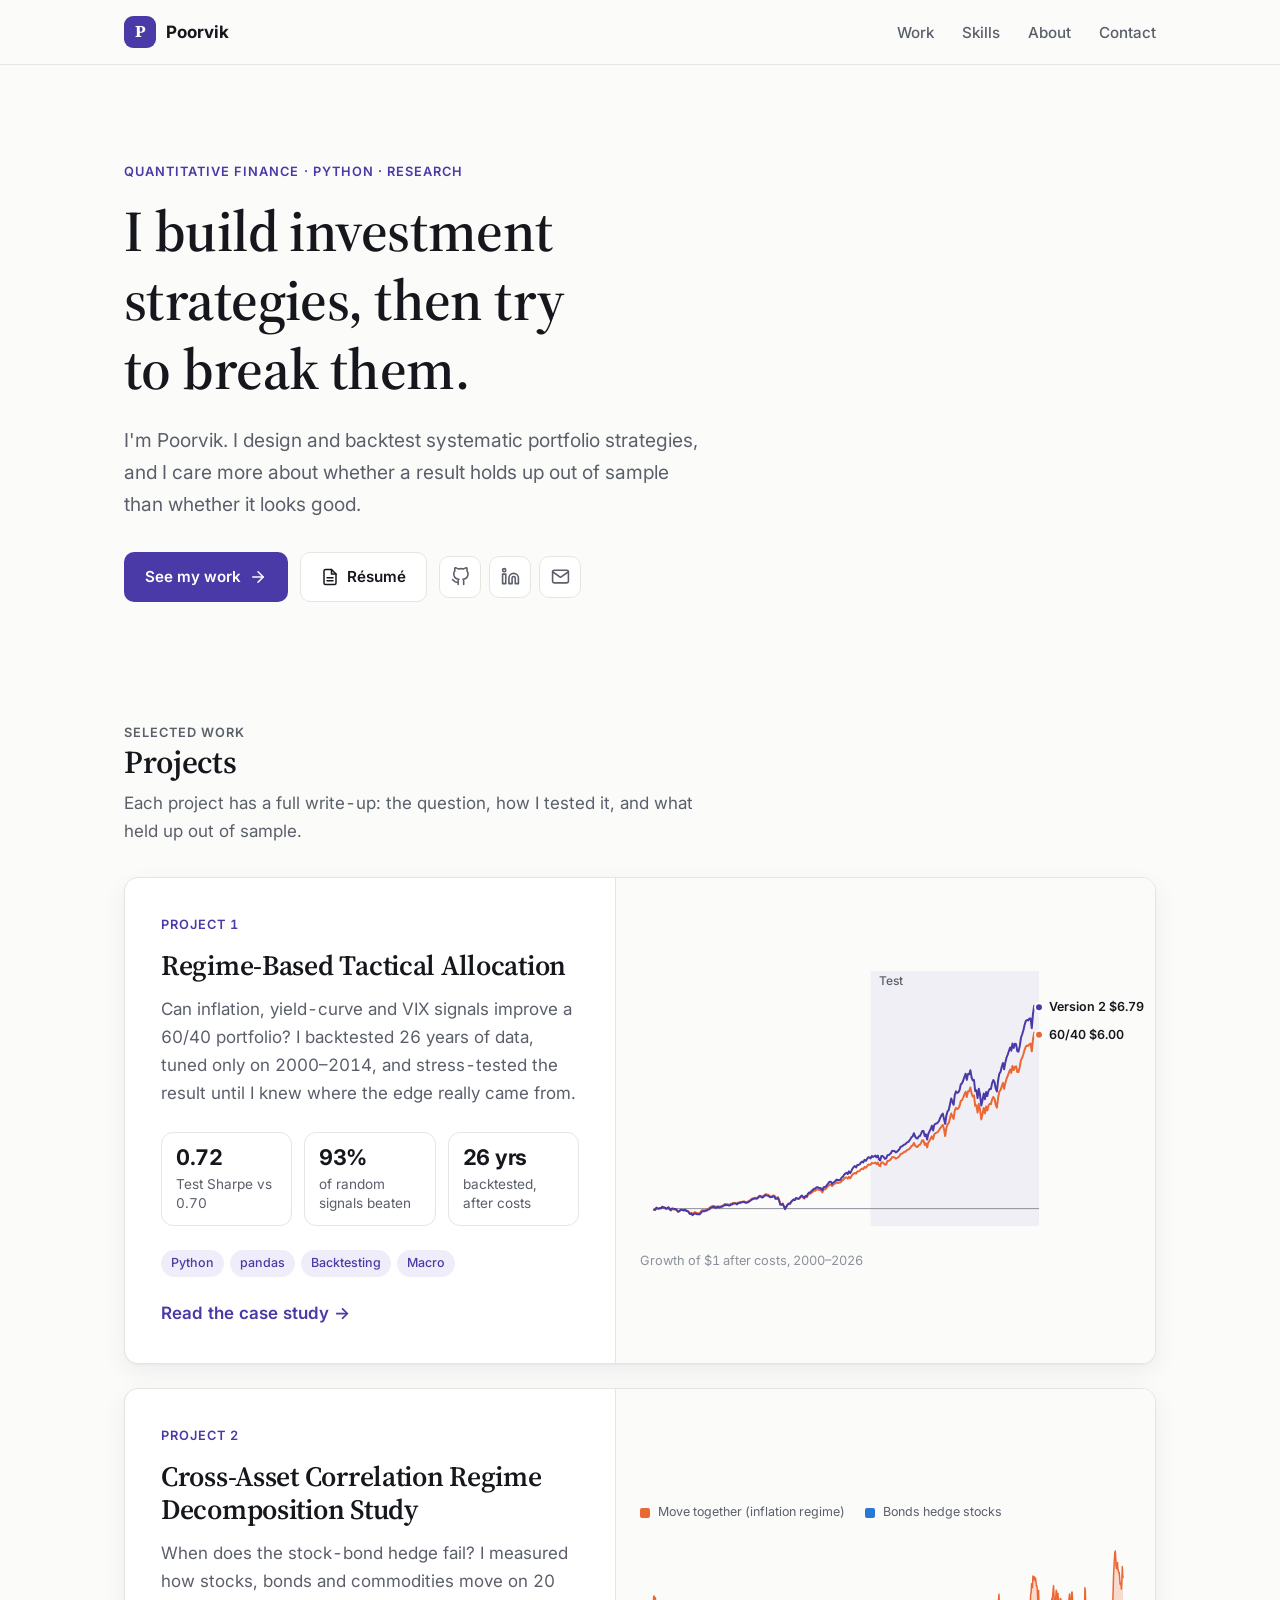
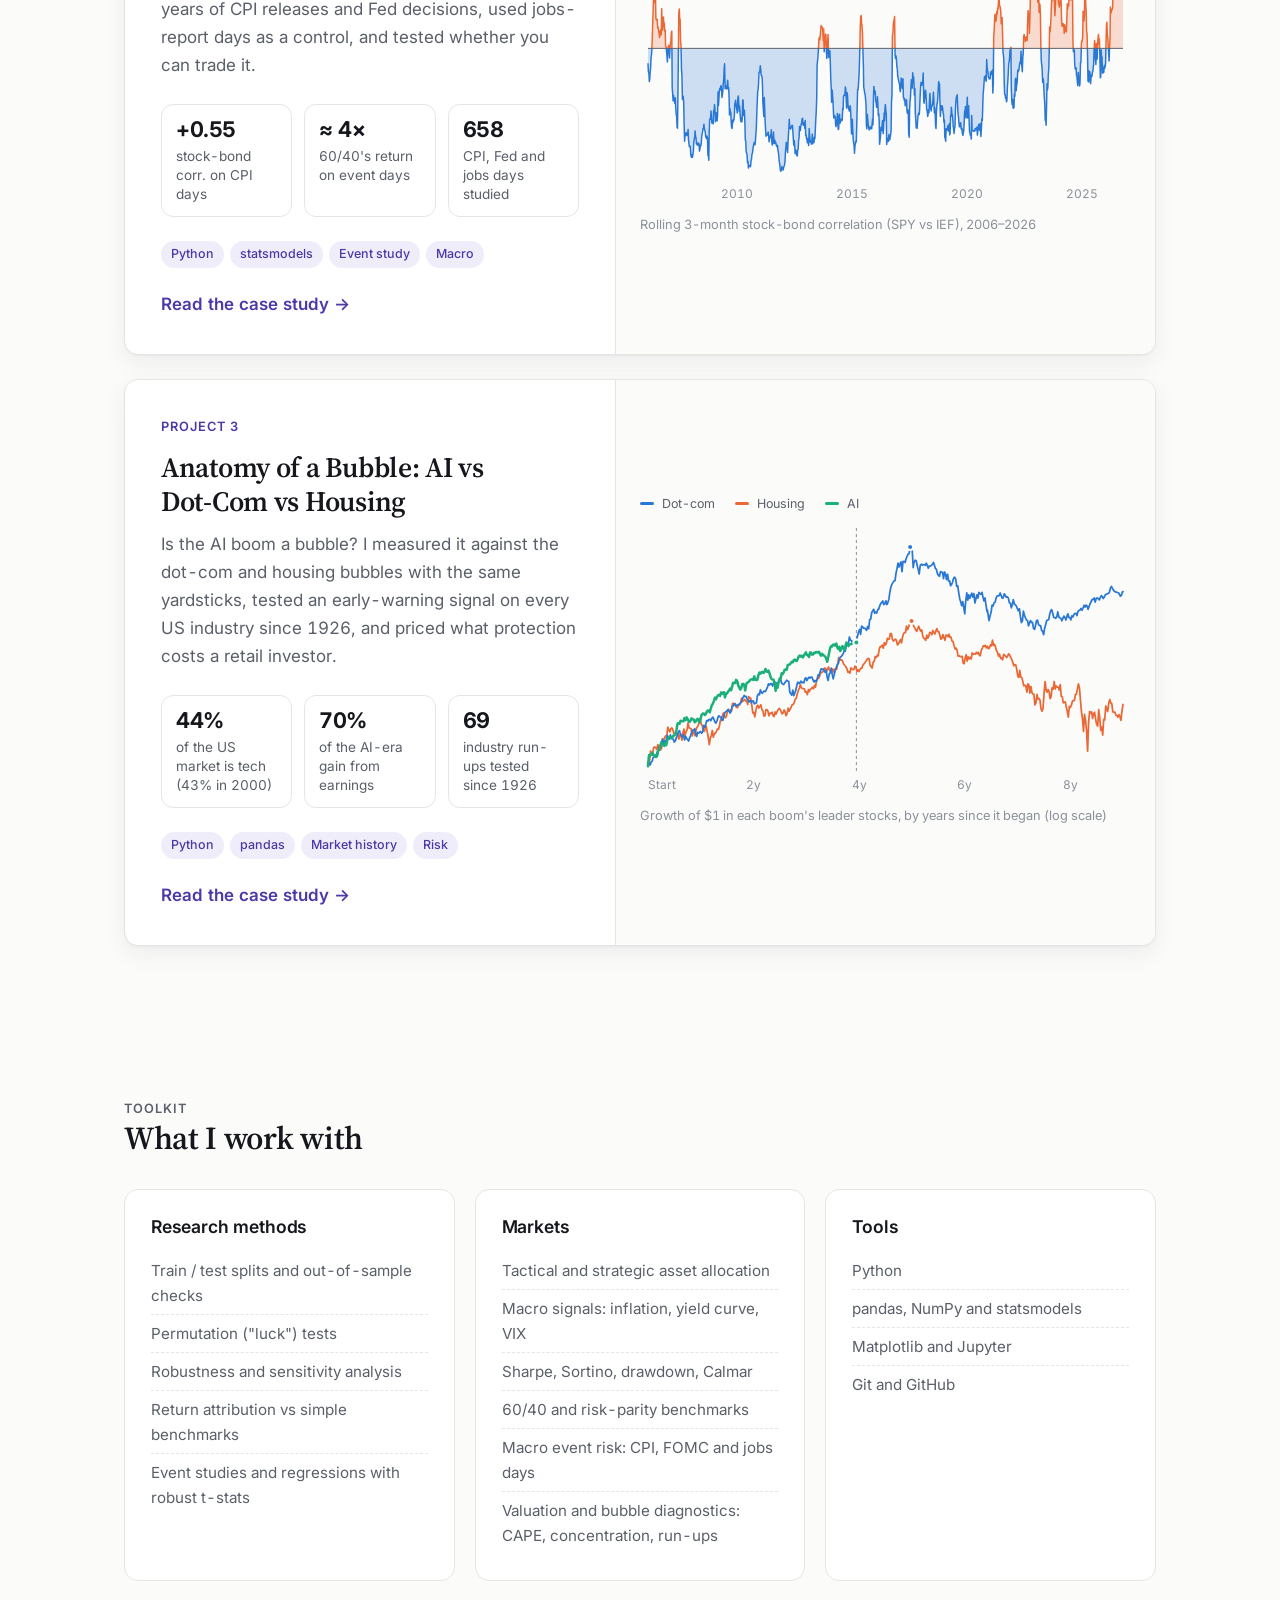
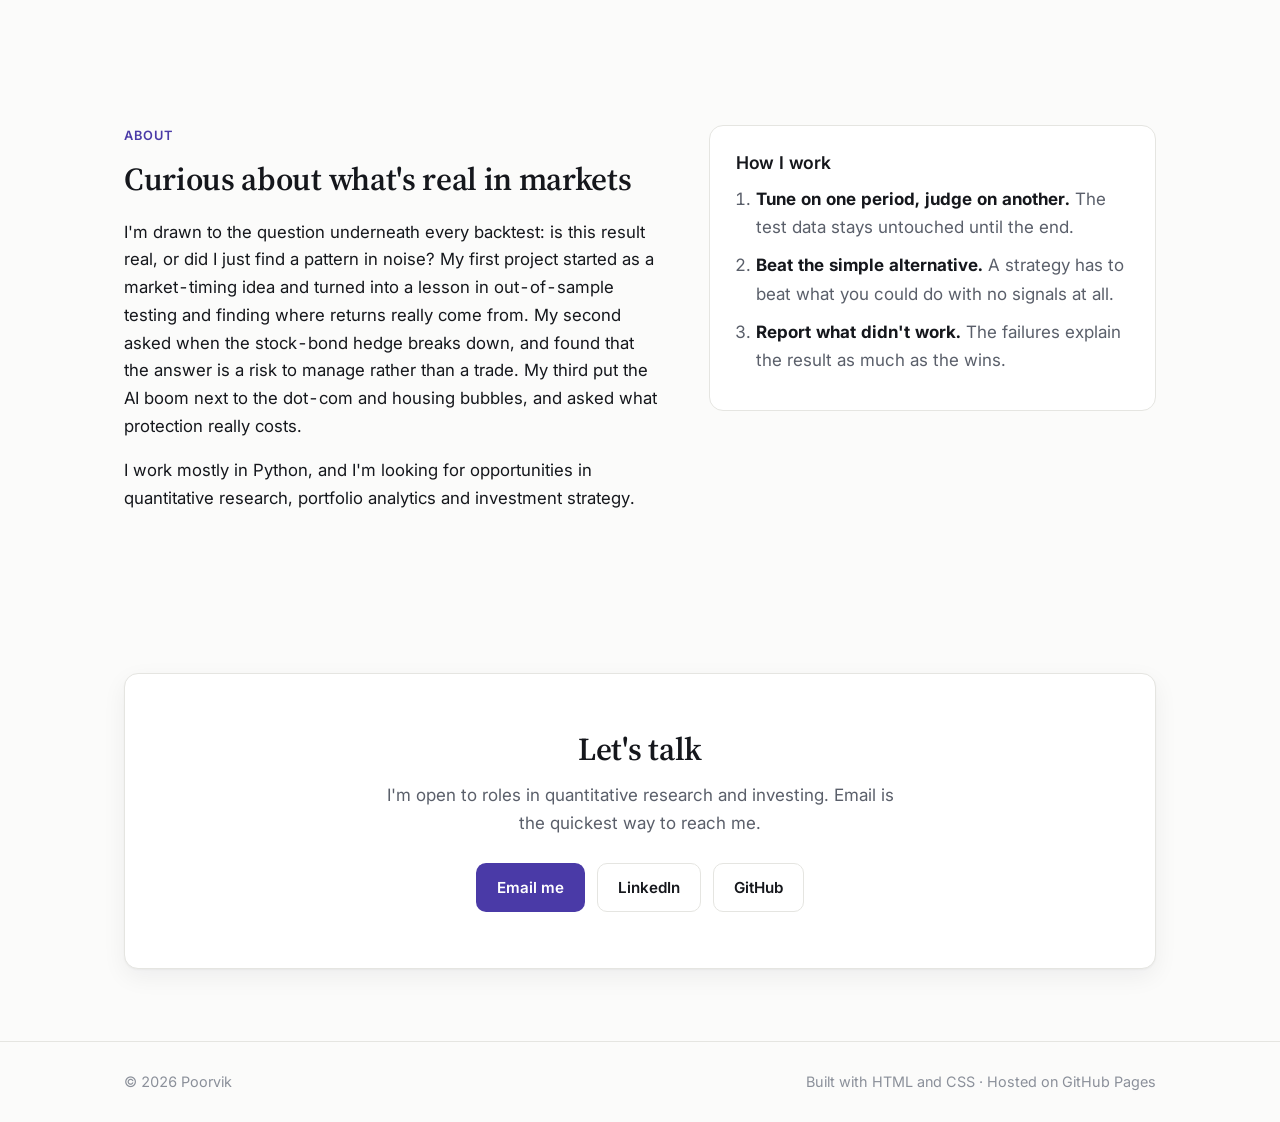
==== commit b63a6e94: "project 3 posting" ====
--- a/index.html
+++ b/index.html
@@ -114,6 +114,31 @@
           </div>
         </a>
 
+        <!-- Project 3: same layout, with the three-booms race chart -->
+        <a class="featured panel" href="ai-bubble.html">
+          <div class="text">
+            <p class="eyebrow">Project 3</p>
+            <h3>Anatomy of a Bubble: AI vs <span class="nowrap">Dot-Com</span> vs Housing</h3>
+            <p class="desc">Is the AI boom a bubble? I measured it against the dot-com and housing bubbles with the same yardsticks, tested an early-warning signal on every US industry since 1926, and priced what protection costs a retail investor.</p>
+            <div class="stats">
+              <div class="stat"><div class="num">44%</div><div class="label">of the US market is tech (43% in 2000)</div></div>
+              <div class="stat"><div class="num">70%</div><div class="label">of the AI-era gain from earnings</div></div>
+              <div class="stat"><div class="num">69</div><div class="label">industry run-ups tested since 1926</div></div>
+            </div>
+            <ul class="tags"><li>Python</li><li>pandas</li><li>Market history</li><li>Risk</li></ul>
+            <p class="more">Read the case study →</p>
+          </div>
+          <div class="viz">
+            <div class="chart-legend">
+              <span><i class="sw s-dotcom"></i>Dot-com</span>
+              <span><i class="sw s-housing"></i>Housing</span>
+              <span><i class="sw s-ai"></i>AI</span>
+            </div>
+            <div class="chart" data-race-chart data-mini></div>
+            <p class="cap">Growth of $1 in each boom's leader stocks, by years since it began (log scale)</p>
+          </div>
+        </a>
+
         <!-- EDIT: MORE PROJECTS. To show this grid, delete this whole line and the END line below. Copy the card once per project.
         <div class="grid">
           <a class="card panel" href="https://github.com/poorvikmp/your-repo">
@@ -153,6 +178,7 @@
               <li>Sharpe, Sortino, drawdown, Calmar</li>
               <li>60/40 and risk-parity benchmarks</li>
               <li>Macro event risk: CPI, FOMC and jobs days</li>
+              <li>Valuation and bubble diagnostics: CAPE, concentration, run-ups</li>
             </ul>
           </div>
           <div class="panel">
@@ -175,7 +201,7 @@
           <p class="eyebrow">About</p>
           <h2 style="font-size:2rem;margin-bottom:20px">Curious about what's real in markets</h2>
           <!-- EDIT: add a sentence about your school, degree or current role -->
-          <p>I'm drawn to the question underneath every backtest: is this result real, or did I just find a pattern in noise? My first project started as a market-timing idea and turned into a lesson in out-of-sample testing and finding where returns really come from. My second asked when the stock-bond hedge breaks down, and found that the answer is a risk to manage rather than a trade.</p>
+          <p>I'm drawn to the question underneath every backtest: is this result real, or did I just find a pattern in noise? My first project started as a market-timing idea and turned into a lesson in out-of-sample testing and finding where returns really come from. My second asked when the stock-bond hedge breaks down, and found that the answer is a risk to manage rather than a trade. My third put the AI boom next to the dot-com and housing bubbles, and asked what protection really costs.</p>
           <p>I work mostly in Python, and I'm looking for opportunities in quantitative research, portfolio analytics and investment strategy.</p>
         </div>
         <div class="principles panel">
@@ -217,5 +243,7 @@
   <script src="chart.js"></script>
   <script src="corr-data.js"></script>
   <script src="corr-chart.js"></script>
+  <script src="race-data.js"></script>
+  <script src="race-chart.js"></script>
 </body>
 </html>
--- a/style.css
+++ b/style.css
@@ -24,6 +24,9 @@
   --series-b: #eb6834;        /* 60/40 is orange in every chart */
   --series-growth: #2a78d6;   /* Project 2: growth regime */
   --series-infl: #eb6834;     /* Project 2: inflation regime */
+  --series-dotcom: #2a78d6;   /* Project 3: dot-com leaders */
+  --series-housing: #eb6834;  /* Project 3: housing leaders */
+  --series-ai: #1baf7a;       /* Project 3: AI leaders */
   --band: rgba(74, 58, 167, 0.06);
   --shadow: 0 1px 2px rgba(20, 20, 30, .04), 0 8px 24px rgba(20, 20, 30, .06);
 
@@ -50,6 +53,9 @@
     --series-b: #d95926;
     --series-growth: #3987e5;
     --series-infl: #d95926;
+    --series-dotcom: #3987e5;
+    --series-housing: #d95926;
+    --series-ai: #199e70;
     --band: rgba(166, 157, 242, 0.07);
     --shadow: 0 1px 2px rgba(0, 0, 0, .3), 0 8px 24px rgba(0, 0, 0, .25);
   }
@@ -173,6 +179,15 @@
 .c-dot.s-growth { fill: var(--series-growth); }
 .c-dot.s-infl { fill: var(--series-infl); }
 .c-zero { stroke: var(--muted); stroke-width: 1; }
+.sw.s-dotcom { background: var(--series-dotcom); }
+.sw.s-housing { background: var(--series-housing); }
+.sw.s-ai { background: var(--series-ai); }
+.c-line.s-dotcom { stroke: var(--series-dotcom); stroke-width: 1.75; }
+.c-line.s-housing { stroke: var(--series-housing); stroke-width: 1.75; }
+.c-line.s-ai { stroke: var(--series-ai); stroke-width: 2.5; }
+.c-dot.s-dotcom { fill: var(--series-dotcom); }
+.c-dot.s-housing { fill: var(--series-housing); }
+.c-dot.s-ai { fill: var(--series-ai); }
 .c-line { fill: none; stroke-width: 2; stroke-linejoin: round; stroke-linecap: round; }
 .c-line.s-v2 { stroke: var(--series-v2); }
 .c-line.s-b { stroke: var(--series-b); }
@@ -186,6 +201,8 @@
 .c-tick { fill: var(--faint); font-size: 12px; }
 .c-note { fill: var(--muted); font-size: 12px; font-weight: 500; }
 .c-end { fill: var(--text); font-size: 12.5px; font-weight: 600; }
+.nowrap { white-space: nowrap; }
+.c-halo { paint-order: stroke; stroke: var(--surface); stroke-width: 4px; stroke-linejoin: round; }
 .c-tip {
   position: absolute; pointer-events: none; min-width: 168px;
   background: var(--surface); border: 1px solid var(--border); border-radius: 10px;
@@ -311,6 +328,9 @@
 table.wrap-cells td { white-space: normal; text-align: left; vertical-align: top; }
 table.wrap-cells th { text-align: left; }
 table.wrap-cells td:first-child { font-weight: 600; white-space: nowrap; }
+table.compact th { white-space: normal; vertical-align: bottom; }
+table.compact th, table.compact td { padding: 10px 8px; }
+table.compact td:first-child { white-space: normal; min-width: 150px; }
 
 /* ---------- Small screens ---------- */
 @media (max-width: 900px) {
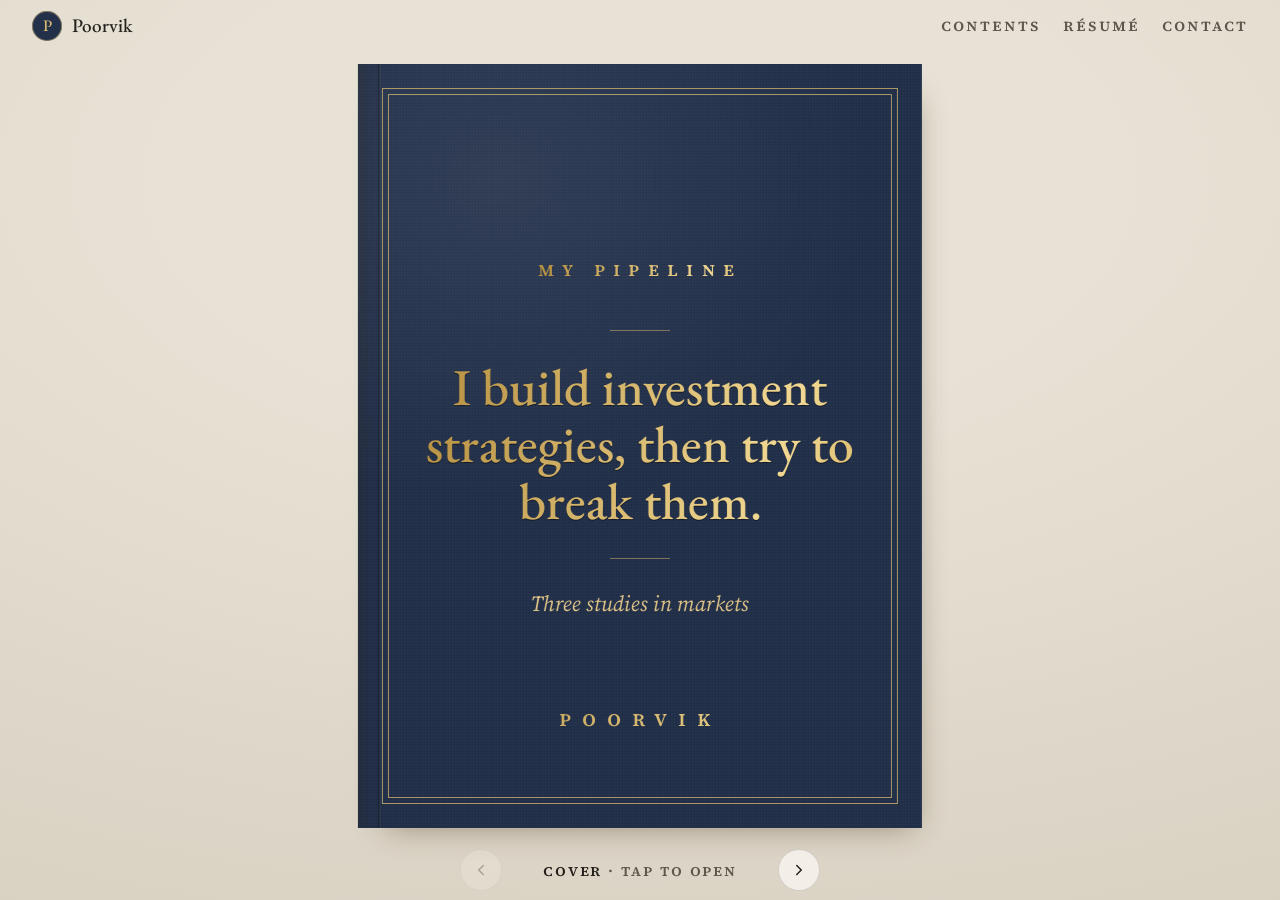
==== commit b0764a22: "new style" ====
--- a/index.html
+++ b/index.html
@@ -2,8 +2,8 @@
 <html lang="en">
 <head>
   <meta charset="utf-8">
-  <meta name="viewport" content="width=device-width, initial-scale=1">
-  <title>Poorvik | Quantitative Finance Portfolio</title>
+  <meta name="viewport" content="width=device-width, initial-scale=1, viewport-fit=cover">
+  <title>Poorvik | My Pipeline: Quantitative Finance Portfolio</title>
   <meta name="description" content="Poorvik designs and backtests systematic investment strategies in Python, with an emphasis on honest out-of-sample testing.">
 
   <!-- Link preview for LinkedIn, Slack, iMessage etc. -->
@@ -17,228 +17,235 @@
   <link rel="icon" href="favicon.svg" type="image/svg+xml">
   <link rel="preconnect" href="https://fonts.googleapis.com">
   <link rel="preconnect" href="https://fonts.gstatic.com" crossorigin>
-  <link href="https://fonts.googleapis.com/css2?family=Inter:wght@400;500;600;700&family=Source+Serif+4:opsz,wght@8..60,600&display=swap" rel="stylesheet">
+  <link href="https://fonts.googleapis.com/css2?family=EB+Garamond:ital,wght@0,400..600;1,400..600&family=Inter:wght@400;500;600&family=Source+Serif+4:ital,opsz,wght@0,8..60,400..600;1,8..60,400..600&display=swap" rel="stylesheet">
   <link rel="stylesheet" href="style.css">
+  <script src="site.js"></script>
 </head>
-<body>
-  <a class="skip" href="#main">Skip to content</a>
-
-  <!-- Navigation: the same block is on every page -->
-  <header class="nav">
-    <div class="wrap">
-      <a class="brand" href="index.html"><span class="mark">P</span>Poorvik</a>
-      <nav aria-label="Main">
-        <ul>
-          <li><a href="#work">Work</a></li>
-          <li class="hide-sm"><a href="#skills">Skills</a></li>
-          <li><a href="#about">About</a></li>
-          <li><a href="#contact">Contact</a></li>
-        </ul>
-      </nav>
-    </div>
+<body class="home">
+  <a class="skip" href="#contents">Skip to the contents</a>
+
+  <!-- Top bar: the same links as the book's contents page -->
+  <header class="bookbar">
+    <a class="brand" href="#cover"><span class="mark">P</span>Poorvik</a>
+    <nav aria-label="Book">
+      <ul>
+        <li><a href="#contents">Contents</a></li>
+        <!-- EDIT: save your résumé in this folder as resume.pdf -->
+        <li class="hide-sm"><a href="resume.pdf">Résumé</a></li>
+        <li><a href="#correspondence">Contact</a></li>
+      </ul>
+    </nav>
   </header>
 
-  <main id="main">
-
-    <!-- Hero: the first five seconds a recruiter spends on the site -->
-    <div class="wrap hero">
-      <p class="eyebrow rise">Quantitative finance · Python · Research</p>
-      <h1 class="rise d1">I build investment strategies, then try to break them.</h1>
-      <p class="lede rise d2">I'm Poorvik. I design and backtest systematic portfolio strategies, and I care more about whether a result holds up out of sample than whether it looks good.</p>
-      <div class="actions rise d3">
-        <a class="btn btn-primary" href="#work">See my work
-          <svg viewBox="0 0 24 24" fill="none" stroke="currentColor" stroke-width="2" stroke-linecap="round" stroke-linejoin="round" aria-hidden="true"><line x1="5" y1="12" x2="19" y2="12"/><polyline points="12 5 19 12 12 19"/></svg></a>
-        <!-- EDIT: save your résumé in this folder as resume.pdf -->
-        <a class="btn btn-ghost" href="resume.pdf">
-          <svg viewBox="0 0 24 24" fill="none" stroke="currentColor" stroke-width="2" stroke-linecap="round" stroke-linejoin="round" aria-hidden="true"><path d="M14 2H6a2 2 0 0 0-2 2v16a2 2 0 0 0 2 2h12a2 2 0 0 0 2-2V8z"/><polyline points="14 2 14 8 20 8"/><line x1="16" y1="13" x2="8" y2="13"/><line x1="16" y1="17" x2="8" y2="17"/></svg>
-          Résumé</a>
-        <div class="icon-links">
-          <!-- EDIT: your GitHub, LinkedIn and email -->
-          <a href="https://github.com/poorvikmp" aria-label="GitHub"><svg viewBox="0 0 24 24" fill="none" stroke="currentColor" stroke-width="2" stroke-linecap="round" stroke-linejoin="round"><path d="M9 19c-5 1.5-5-2.5-7-3m14 6v-3.87a3.37 3.37 0 0 0-.94-2.61c3.14-.35 6.44-1.54 6.44-7A5.44 5.44 0 0 0 20 4.77 5.07 5.07 0 0 0 19.91 1S18.73.65 16 2.48a13.38 13.38 0 0 0-7 0C6.27.65 5.09 1 5.09 1A5.07 5.07 0 0 0 5 4.77a5.44 5.44 0 0 0-1.5 3.78c0 5.42 3.3 6.61 6.44 7A3.37 3.37 0 0 0 9 18.13V22"/></svg></a>
-          <a href="https://www.linkedin.com/in/YOUR-PROFILE" aria-label="LinkedIn"><svg viewBox="0 0 24 24" fill="none" stroke="currentColor" stroke-width="2" stroke-linecap="round" stroke-linejoin="round"><path d="M16 8a6 6 0 0 1 6 6v7h-4v-7a2 2 0 0 0-2-2 2 2 0 0 0-2 2v7h-4v-7a6 6 0 0 1 6-6z"/><rect x="2" y="9" width="4" height="12"/><circle cx="4" cy="4" r="2"/></svg></a>
-          <a href="mailto:YOUR-EMAIL" aria-label="Email"><svg viewBox="0 0 24 24" fill="none" stroke="currentColor" stroke-width="2" stroke-linecap="round" stroke-linejoin="round"><path d="M4 4h16c1.1 0 2 .9 2 2v12c0 1.1-.9 2-2 2H4c-1.1 0-2-.9-2-2V6c0-1.1.9-2 2-2z"/><polyline points="22,6 12,13 2,6"/></svg></a>
+  <!--
+    THE BOOK. Each <section class="page"> is one page, in reading order.
+    book.js binds them into a book you can flip through.
+    - data-title: what the label under the book says on that page
+    - data-head:  the small running head at the top of the page
+    - data-plain: no running head or page number (covers)
+    Page numbers, and the numbers in the contents, are filled in automatically.
+  -->
+  <main class="book" id="book" data-book aria-label="Portfolio, as a book">
+
+    <!-- Cover -->
+    <section class="page cloth cover" id="cover" data-title="Cover" data-plain>
+      <p class="cover-kicker foil">My Pipeline</p>
+      <div class="cover-rule"></div>
+      <h1 class="foil">I build investment strategies, then try to break them.</h1>
+      <div class="cover-rule"></div>
+      <p class="cover-sub">Three studies in markets</p>
+      <p class="cover-author foil">Poorvik</p>
+    </section>
+
+    <!-- 1 · Preface -->
+    <section class="page" id="preface" data-alias="about" data-title="Preface" data-head="Preface">
+      <h2 class="page-title">Preface</h2>
+      <p class="dropcap">I'm Poorvik. I design and backtest systematic portfolio strategies, and I care more about whether a result holds up out of sample than whether it looks good.</p>
+      <!-- EDIT: add a sentence about your school, degree or current role -->
+      <p>Each chapter in this book is one study: the question, how I tested it, and what held up when I checked it on data I never tuned on. The failures are in there too, because they explain the results.</p>
+      <p>I work mostly in Python, and I'm looking for roles in quantitative research, portfolio analytics and investment strategy.</p>
+      <div class="links-line">
+        <!-- EDIT: your résumé, LinkedIn and email -->
+        <a href="resume.pdf">Résumé</a>
+        <a href="https://github.com/poorvikmp">GitHub</a>
+        <a href="https://www.linkedin.com/in/YOUR-PROFILE">LinkedIn</a>
+        <a href="mailto:YOUR-EMAIL">Email</a>
+      </div>
+      <p class="signature">Poorvik</p>
+    </section>
+
+    <!-- 2 · Contents -->
+    <section class="page" id="contents" data-alias="work" data-title="Contents" data-head="Contents">
+      <h2 class="page-title">Contents</h2>
+      <ol class="toc-list">
+        <li><a href="#preface"><span class="t">Preface</span><span class="dots"></span><span class="pg"></span></a></li>
+        <li class="group">The studies</li>
+        <li><a href="#chapter-1"><span class="n">1</span><span class="t">Regime-Based Tactical Allocation<em>Can macro signals improve a 60/40 portfolio?</em></span><span class="dots"></span><span class="pg"></span></a></li>
+        <li><a href="#chapter-2"><span class="n">2</span><span class="t">Cross-Asset Correlation Regime Decomposition Study<em>When does the stock-bond hedge fail?</em></span><span class="dots"></span><span class="pg"></span></a></li>
+        <li><a href="#chapter-3"><span class="n">3</span><span class="t">Anatomy of a Bubble: AI vs <span class="nowrap">Dot-Com</span> vs Housing<em>Is the AI boom a bubble, and what can you do about it?</em></span><span class="dots"></span><span class="pg"></span></a></li>
+        <li class="group">About the author</li>
+        <li><a href="#how-i-work"><span class="t">How I work</span><span class="dots"></span><span class="pg"></span></a></li>
+        <li><a href="#toolkit"><span class="t">Toolkit</span><span class="dots"></span><span class="pg"></span></a></li>
+        <li><a href="#correspondence"><span class="t">Let's talk</span><span class="dots"></span><span class="pg"></span></a></li>
+      </ol>
+    </section>
+
+    <!-- Chapter 1: opening page -->
+    <section class="page opener" id="chapter-1" data-title="Chapter 1">
+      <p class="ch-mark"><span>Chapter</span><b>1</b></p>
+      <h2 class="ch-title"><a href="regime-allocation.html">Regime-Based Tactical Allocation</a></h2>
+      <p class="ch-dek">Can inflation, yield-curve and VIX signals improve a 60/40 portfolio? I backtested 26 years of data, tuned only on 2000–2014, and stress-tested the result until I knew where the edge really came from.</p>
+      <div class="ch-stats">
+        <div><b>0.72</b><span>Test Sharpe vs 0.70</span></div>
+        <div><b>93%</b><span>of random signals beaten</span></div>
+        <div><b>26 yrs</b><span>backtested, after costs</span></div>
+      </div>
+      <ul class="tags"><li>Python</li><li>pandas</li><li>Backtesting</li><li>Macro</li></ul>
+    </section>
+
+    <!-- Chapter 1: facing page with the chart -->
+    <section class="page plate" id="chapter-1-plate" data-title="Chapter 1" data-head="Regime-Based Tactical Allocation">
+      <figure>
+        <div class="chart" data-growth-chart data-mini></div>
+        <figcaption>Growth of $1 after costs, 2000–2026.</figcaption>
+      </figure>
+      <p class="finding"><b>The finding.</b> Version 2 edged out 60/40 in a test period I never tuned on, with the same drawdown. But most of that edge came from owning about 5% more stocks, not from reading the regime.</p>
+      <a class="read" href="regime-allocation.html">Read chapter 1</a>
+    </section>
+
+    <!-- Chapter 2: opening page -->
+    <section class="page opener" id="chapter-2" data-title="Chapter 2">
+      <p class="ch-mark"><span>Chapter</span><b>2</b></p>
+      <h2 class="ch-title"><a href="cross-asset-events.html">Cross-Asset Correlation Regime Decomposition Study</a></h2>
+      <p class="ch-dek">When does the stock-bond hedge fail? I measured how stocks, bonds and commodities move on 20 years of CPI releases and Fed decisions, used jobs-report days as a control, and tested whether you can trade it.</p>
+      <div class="ch-stats">
+        <div><b>+0.55</b><span>stock-bond corr. on CPI days</span></div>
+        <div><b>≈ 4×</b><span>60/40's return on event days</span></div>
+        <div><b>658</b><span>CPI, Fed and jobs days</span></div>
+      </div>
+      <ul class="tags"><li>Python</li><li>statsmodels</li><li>Event study</li><li>Macro</li></ul>
+    </section>
+
+    <!-- Chapter 2: facing page with the chart -->
+    <section class="page plate" id="chapter-2-plate" data-title="Chapter 2" data-head="Cross-Asset Correlation Study">
+      <figure>
+        <div class="chart-legend">
+          <span><i class="sw s-infl"></i>Move together (inflation regime)</span>
+          <span><i class="sw s-growth"></i>Bonds hedge stocks</span>
         </div>
-      </div>
-    </div>
-
-    <!-- Work -->
-    <section id="work">
-      <div class="wrap">
-        <div class="section-head">
-          <p class="eyebrow">Selected work</p>
-          <h2>Projects</h2>
-          <p>Each project has a full write-up: the question, how I tested it, and what held up out of sample.</p>
+        <div class="chart" data-corr-chart data-mini></div>
+        <figcaption>Rolling 3-month stock-bond correlation (SPY vs IEF), 2006–2026.</figcaption>
+      </figure>
+      <p class="finding"><b>The finding.</b> On CPI and Fed days in an inflation regime, stocks and bonds fall together. Stepping aside for those days doesn't pay, because they also carry the highest returns.</p>
+      <a class="read" href="cross-asset-events.html">Read chapter 2</a>
+    </section>
+
+    <!-- Chapter 3: opening page -->
+    <section class="page opener" id="chapter-3" data-title="Chapter 3">
+      <p class="ch-mark"><span>Chapter</span><b>3</b></p>
+      <h2 class="ch-title"><a href="ai-bubble.html">Anatomy of a Bubble: AI vs <span class="nowrap">Dot-Com</span> vs Housing</a></h2>
+      <p class="ch-dek">Is the AI boom a bubble? I measured it against the dot-com and housing bubbles with the same yardsticks, tested an early-warning signal on every US industry since 1926, and priced what protection costs a retail investor.</p>
+      <div class="ch-stats">
+        <div><b>44%</b><span>of the US market is tech (43% in 2000)</span></div>
+        <div><b>70%</b><span>of the AI-era gain from earnings</span></div>
+        <div><b>69</b><span>industry run-ups since 1926</span></div>
+      </div>
+      <ul class="tags"><li>Python</li><li>pandas</li><li>Market history</li><li>Risk</li></ul>
+    </section>
+
+    <!-- Chapter 3: facing page with the chart -->
+    <section class="page plate" id="chapter-3-plate" data-title="Chapter 3" data-head="Anatomy of a Bubble">
+      <figure>
+        <div class="chart-legend">
+          <span><i class="sw s-dotcom"></i>Dot-com</span>
+          <span><i class="sw s-housing"></i>Housing</span>
+          <span><i class="sw s-ai"></i>AI</span>
         </div>
-
-        <!-- Project 1: big card with the live chart -->
-        <a class="featured panel" href="regime-allocation.html">
-          <div class="text">
-            <p class="eyebrow">Project 1</p>
-            <h3>Regime-Based Tactical Allocation</h3>
-            <p class="desc">Can inflation, yield-curve and VIX signals improve a 60/40 portfolio? I backtested 26 years of data, tuned only on 2000–2014, and stress-tested the result until I knew where the edge really came from.</p>
-            <div class="stats">
-              <div class="stat"><div class="num">0.72</div><div class="label">Test Sharpe vs 0.70</div></div>
-              <div class="stat"><div class="num">93%</div><div class="label">of random signals beaten</div></div>
-              <div class="stat"><div class="num">26 yrs</div><div class="label">backtested, after costs</div></div>
-            </div>
-            <ul class="tags"><li>Python</li><li>pandas</li><li>Backtesting</li><li>Macro</li></ul>
-            <p class="more">Read the case study →</p>
-          </div>
-          <div class="viz">
-            <div class="chart" data-growth-chart data-mini></div>
-            <p class="cap">Growth of $1 after costs, 2000–2026</p>
-          </div>
-        </a>
-
-        <!-- Project 2: same layout, with the rolling correlation chart -->
-        <a class="featured panel" href="cross-asset-events.html">
-          <div class="text">
-            <p class="eyebrow">Project 2</p>
-            <h3>Cross-Asset Correlation Regime Decomposition Study</h3>
-            <p class="desc">When does the stock-bond hedge fail? I measured how stocks, bonds and commodities move on 20 years of CPI releases and Fed decisions, used jobs-report days as a control, and tested whether you can trade it.</p>
-            <div class="stats">
-              <div class="stat"><div class="num">+0.55</div><div class="label">stock-bond corr. on CPI days</div></div>
-              <div class="stat"><div class="num">≈ 4×</div><div class="label">60/40's return on event days</div></div>
-              <div class="stat"><div class="num">658</div><div class="label">CPI, Fed and jobs days studied</div></div>
-            </div>
-            <ul class="tags"><li>Python</li><li>statsmodels</li><li>Event study</li><li>Macro</li></ul>
-            <p class="more">Read the case study →</p>
-          </div>
-          <div class="viz">
-            <div class="chart-legend">
-              <span><i class="sw s-infl"></i>Move together (inflation regime)</span>
-              <span><i class="sw s-growth"></i>Bonds hedge stocks</span>
-            </div>
-            <div class="chart" data-corr-chart data-mini></div>
-            <p class="cap">Rolling 3-month stock-bond correlation (SPY vs IEF), 2006–2026</p>
-          </div>
-        </a>
-
-        <!-- Project 3: same layout, with the three-booms race chart -->
-        <a class="featured panel" href="ai-bubble.html">
-          <div class="text">
-            <p class="eyebrow">Project 3</p>
-            <h3>Anatomy of a Bubble: AI vs <span class="nowrap">Dot-Com</span> vs Housing</h3>
-            <p class="desc">Is the AI boom a bubble? I measured it against the dot-com and housing bubbles with the same yardsticks, tested an early-warning signal on every US industry since 1926, and priced what protection costs a retail investor.</p>
-            <div class="stats">
-              <div class="stat"><div class="num">44%</div><div class="label">of the US market is tech (43% in 2000)</div></div>
-              <div class="stat"><div class="num">70%</div><div class="label">of the AI-era gain from earnings</div></div>
-              <div class="stat"><div class="num">69</div><div class="label">industry run-ups tested since 1926</div></div>
-            </div>
-            <ul class="tags"><li>Python</li><li>pandas</li><li>Market history</li><li>Risk</li></ul>
-            <p class="more">Read the case study →</p>
-          </div>
-          <div class="viz">
-            <div class="chart-legend">
-              <span><i class="sw s-dotcom"></i>Dot-com</span>
-              <span><i class="sw s-housing"></i>Housing</span>
-              <span><i class="sw s-ai"></i>AI</span>
-            </div>
-            <div class="chart" data-race-chart data-mini></div>
-            <p class="cap">Growth of $1 in each boom's leader stocks, by years since it began (log scale)</p>
-          </div>
-        </a>
-
-        <!-- EDIT: MORE PROJECTS. To show this grid, delete this whole line and the END line below. Copy the card once per project.
-        <div class="grid">
-          <a class="card panel" href="https://github.com/poorvikmp/your-repo">
-            <p class="eyebrow">Category</p>
-            <h3>Project name</h3>
-            <p>One or two sentences: the question, what you built, and what you found.</p>
-            <ul class="tags"><li>Python</li><li>Tool</li></ul>
-          </a>
-        </div>
-        END -->
-      </div>
-    </section>
-
-    <!-- Skills -->
-    <section id="skills">
-      <div class="wrap">
-        <div class="section-head">
-          <p class="eyebrow">Toolkit</p>
-          <h2>What I work with</h2>
-        </div>
-        <div class="skills">
-          <div class="panel">
-            <h3>Research methods</h3>
-            <ul>
-              <li>Train / test splits and out-of-sample checks</li>
-              <li>Permutation ("luck") tests</li>
-              <li>Robustness and sensitivity analysis</li>
-              <li>Return attribution vs simple benchmarks</li>
-              <li>Event studies and regressions with robust t-stats</li>
-            </ul>
-          </div>
-          <div class="panel">
-            <h3>Markets</h3>
-            <ul>
-              <li>Tactical and strategic asset allocation</li>
-              <li>Macro signals: inflation, yield curve, VIX</li>
-              <li>Sharpe, Sortino, drawdown, Calmar</li>
-              <li>60/40 and risk-parity benchmarks</li>
-              <li>Macro event risk: CPI, FOMC and jobs days</li>
-              <li>Valuation and bubble diagnostics: CAPE, concentration, run-ups</li>
-            </ul>
-          </div>
-          <div class="panel">
-            <h3>Tools</h3>
-            <ul>
-              <li>Python</li>
-              <li>pandas, NumPy and statsmodels</li>
-              <li>Matplotlib and Jupyter</li>
-              <li>Git and GitHub</li>
-            </ul>
-          </div>
-        </div>
-      </div>
-    </section>
-
-    <!-- About -->
-    <section id="about">
-      <div class="wrap about">
-        <div class="copy">
-          <p class="eyebrow">About</p>
-          <h2 style="font-size:2rem;margin-bottom:20px">Curious about what's real in markets</h2>
-          <!-- EDIT: add a sentence about your school, degree or current role -->
-          <p>I'm drawn to the question underneath every backtest: is this result real, or did I just find a pattern in noise? My first project started as a market-timing idea and turned into a lesson in out-of-sample testing and finding where returns really come from. My second asked when the stock-bond hedge breaks down, and found that the answer is a risk to manage rather than a trade. My third put the AI boom next to the dot-com and housing bubbles, and asked what protection really costs.</p>
-          <p>I work mostly in Python, and I'm looking for opportunities in quantitative research, portfolio analytics and investment strategy.</p>
-        </div>
-        <div class="principles panel">
-          <h3>How I work</h3>
-          <ol>
-            <li><strong>Tune on one period, judge on another.</strong> The test data stays untouched until the end.</li>
-            <li><strong>Beat the simple alternative.</strong> A strategy has to beat what you could do with no signals at all.</li>
-            <li><strong>Report what didn't work.</strong> The failures explain the result as much as the wins.</li>
-          </ol>
-        </div>
-      </div>
-    </section>
-
-    <!-- Contact -->
-    <section id="contact">
-      <div class="wrap">
-        <div class="contact panel">
-          <h2>Let's talk</h2>
-          <p>I'm open to roles in quantitative research and investing. Email is the quickest way to reach me.</p>
-          <div class="actions">
-            <a class="btn btn-primary" href="mailto:YOUR-EMAIL">Email me</a>
-            <a class="btn btn-ghost" href="https://www.linkedin.com/in/YOUR-PROFILE">LinkedIn</a>
-            <a class="btn btn-ghost" href="https://github.com/poorvikmp">GitHub</a>
-          </div>
-        </div>
-      </div>
-    </section>
-
+        <div class="chart" data-race-chart data-mini></div>
+        <figcaption>Growth of $1 in each boom's leader stocks, by years since it began (log scale).</figcaption>
+      </figure>
+      <p class="finding"><b>The finding.</b> AI is an expensive, very concentrated boom with real earnings under it. Run-ups with 3–4 red flags crashed 80% of the time after 1990; chips show 2 of 4 today.</p>
+      <a class="read" href="ai-bubble.html">Read chapter 3</a>
+    </section>
+
+    <!-- How I work -->
+    <section class="page" id="how-i-work" data-title="How I work" data-head="About the author">
+      <h2 class="page-title">How I work</h2>
+      <p>I'm drawn to the question underneath every backtest: is this result real, or did I just find a pattern in noise? Three rules keep me honest.</p>
+      <ol class="principles-list">
+        <li><div><strong>Tune on one period, judge on another.</strong><span>The test data stays untouched until the end.</span></div></li>
+        <li><div><strong>Beat the simple alternative.</strong><span>A strategy has to beat what you could do with no signals at all.</span></div></li>
+        <li><div><strong>Report what didn't work.</strong><span>The failures explain the result as much as the wins.</span></div></li>
+      </ol>
+    </section>
+
+    <!-- Toolkit -->
+    <section class="page toolkit" id="toolkit" data-alias="skills" data-title="Toolkit" data-head="About the author">
+      <h2 class="page-title">Toolkit</h2>
+      <h3>Research methods</h3>
+      <ul>
+        <li>Train / test splits and out-of-sample checks</li>
+        <li>Permutation ("luck") tests</li>
+        <li>Robustness and sensitivity analysis</li>
+        <li>Event studies and regressions with robust t-stats</li>
+      </ul>
+      <h3>Markets</h3>
+      <ul>
+        <li>Tactical and strategic asset allocation</li>
+        <li>Macro signals and event risk: CPI, FOMC, VIX</li>
+        <li>Valuation and bubble diagnostics: CAPE, concentration</li>
+        <li>Sharpe, drawdown, 60/40 and risk-parity benchmarks</li>
+      </ul>
+      <h3>Tools</h3>
+      <ul>
+        <li>Python: pandas, NumPy, statsmodels</li>
+        <li>Matplotlib, Jupyter, Git and GitHub</li>
+      </ul>
+    </section>
+
+    <!-- Let's talk -->
+    <section class="page letter" id="correspondence" data-alias="contact" data-title="Let's talk" data-head="Correspondence">
+      <h2 class="page-title">Let's talk</h2>
+      <p>I'm open to roles in quantitative research, portfolio analytics and investing. Email is the quickest way to reach me, and I'm always happy to walk through any of these studies in more detail.</p>
+      <div class="btns">
+        <!-- EDIT: your email and LinkedIn -->
+        <a class="btn btn-primary" href="mailto:YOUR-EMAIL">Email me</a>
+        <a class="btn btn-ghost" href="https://www.linkedin.com/in/YOUR-PROFILE">LinkedIn</a>
+        <a class="btn btn-ghost" href="https://github.com/poorvikmp">GitHub</a>
+        <a class="btn btn-ghost" href="resume.pdf">Résumé</a>
+      </div>
+      <p class="signature">Thanks for reading.</p>
+    </section>
+
+    <!-- Colophon -->
+    <section class="page colophon" id="colophon" data-title="Colophon" data-head="Colophon">
+      <h2 class="page-title">Colophon</h2>
+      <p>This portfolio is set in EB Garamond and Source Serif 4. Every chart is drawn in your browser from the real data behind each study, so in the chapters you can hover over them to read exact values.</p>
+      <p>Built by hand in HTML, CSS and a little JavaScript, and published on GitHub Pages.</p>
+      <div class="fleuron" aria-hidden="true"><span></span></div>
+      <p>© 2026 Poorvik · <a href="#cover">Back to the cover</a></p>
+    </section>
+
+    <!-- Back cover -->
+    <section class="page cloth back-cover" id="back-cover" data-title="The end" data-plain>
+      <div class="monogram foil">P</div>
+      <blockquote class="foil">Tune on one period, judge on another.</blockquote>
+      <p class="url">poorvikmp.github.io</p>
+    </section>
   </main>
 
-  <footer>
-    <div class="wrap">
-      <span>© 2026 Poorvik</span>
-      <span>Built with HTML and CSS · Hosted on GitHub Pages</span>
-    </div>
-  </footer>
-
+  <!-- Buttons under the book -->
+  <nav class="book-controls" aria-label="Turn the pages">
+    <button class="turn prev" type="button" aria-label="Previous page">
+      <svg viewBox="0 0 24 24" fill="none" stroke="currentColor" stroke-width="2" stroke-linecap="round" stroke-linejoin="round" aria-hidden="true"><polyline points="15 18 9 12 15 6"/></svg>
+    </button>
+    <p class="where" aria-live="polite"></p>
+    <button class="turn next" type="button" aria-label="Next page">
+      <svg viewBox="0 0 24 24" fill="none" stroke="currentColor" stroke-width="2" stroke-linecap="round" stroke-linejoin="round" aria-hidden="true"><polyline points="9 18 15 12 9 6"/></svg>
+    </button>
+  </nav>
+
+  <script src="book.js"></script>
   <script src="growth-data.js"></script>
   <script src="chart.js"></script>
   <script src="corr-data.js"></script>
--- a/style.css
+++ b/style.css
@@ -1,26 +1,49 @@
 /* ============================================================
-   One stylesheet for the whole site.
+   One stylesheet for the whole site, designed to feel like a book.
 
    How it's organised:
-   1. Design tokens (colours, fonts, spacing) - change these first
+   1. Design tokens (paper, ink, cloth, fonts) - change these first
    2. Base elements (body, links, headings)
-   3. Layout pieces (nav, sections, footer)
-   4. Components (buttons, cards, stats, tables, charts)
-   5. Page-specific bits (home, case study)
+   3. Shared pieces (buttons, key numbers, charts, tables, figures)
+   4. Chapter pages (the three long case studies)
+   5. The book on the home page (cover, contents, page turns)
+   6. Motion (page turns between pages, fade-ins)
+   7. Small screens
    ============================================================ */
 
 /* ---------- 1. Design tokens ---------- */
 :root {
-  --bg: #fbfbfa;
-  --surface: #ffffff;
-  --text: #15171c;
-  --muted: #5a5f6a;
-  --faint: #8b909a;
-  --border: #e5e5e1;
-  --accent: #4a3aa7;          /* matches the purple in the backtest charts */
-  --accent-hover: #3b2e8a;
-  --accent-soft: #efedfa;
-  --series-v2: #4a3aa7;
+  color-scheme: light;
+  --desk: #e8e2d6;            /* the table the book sits on */
+  --desk-2: #d9d1c2;
+  --paper: #fcfaf5;
+  --paper-2: #f4efe5;         /* tinted boxes on the page */
+  --ink: #24201b;
+  --ink-soft: #5d564c;
+  --ink-faint: #8c8477;
+  --rule: #e2d9ca;
+  --accent: #8b2c3a;          /* oxblood, like a bookmark ribbon */
+  --accent-hover: #6c1f2b;
+  --accent-soft: #f5e8e5;
+  --cloth: #22304a;           /* the hardback cover */
+  --cloth-2: #18233a;
+  --gold: #d8b871;
+  --gold-soft: rgba(216, 184, 113, .5);
+  --page-shadow: 0 1px 1px rgba(60, 45, 20, .06), 0 26px 50px -20px rgba(60, 45, 20, .4);
+  /* very faint paper grain */
+  --grain: url("data:image/svg+xml,%3Csvg xmlns='http://www.w3.org/2000/svg' width='180' height='180'%3E%3Cfilter id='n'%3E%3CfeTurbulence type='fractalNoise' baseFrequency='.85' numOctaves='2' stitchTiles='stitch'/%3E%3CfeColorMatrix values='0 0 0 0 .35 0 0 0 0 .27 0 0 0 0 .15 0 0 0 .045 0'/%3E%3C/filter%3E%3Crect width='100%25' height='100%25' filter='url(%23n)'/%3E%3C/svg%3E");
+
+  /* Older names, still used by the chart scripts */
+  --bg: var(--paper-2);
+  --surface: var(--paper);
+  --text: var(--ink);
+  --muted: var(--ink-soft);
+  --faint: var(--ink-faint);
+  --border: var(--rule);
+  --shadow: 0 1px 2px rgba(60, 45, 20, .06), 0 12px 30px -8px rgba(60, 45, 20, .18);
+
+  /* Chart colours (checked for colour-blind contrast) */
+  --series-v2: #4a3aa7;       /* Project 1: version 2 */
   --series-b: #eb6834;        /* 60/40 is orange in every chart */
   --series-growth: #2a78d6;   /* Project 2: growth regime */
   --series-infl: #eb6834;     /* Project 2: inflation regime */
@@ -28,27 +51,34 @@
   --series-housing: #eb6834;  /* Project 3: housing leaders */
   --series-ai: #1baf7a;       /* Project 3: AI leaders */
   --band: rgba(74, 58, 167, 0.06);
-  --shadow: 0 1px 2px rgba(20, 20, 30, .04), 0 8px 24px rgba(20, 20, 30, .06);
-
-  --font-body: "Inter", -apple-system, BlinkMacSystemFont, "Segoe UI", Roboto, sans-serif;
-  --font-display: "Source Serif 4", Georgia, "Times New Roman", serif;
-
-  --max: 1080px;              /* page width */
-  --read: 700px;              /* comfortable reading width */
-  --radius: 14px;
+
+  --font-display: "EB Garamond", "Iowan Old Style", Georgia, serif;   /* titles */
+  --font-text: "Source Serif 4", Georgia, "Times New Roman", serif;   /* reading text */
+  --font-ui: "Inter", -apple-system, BlinkMacSystemFont, "Segoe UI", Roboto, sans-serif; /* charts, buttons */
+
+  --ease: cubic-bezier(.22, 1, .36, 1);          /* soft "butter" ease-out */
+  --ease-turn: cubic-bezier(.4, .05, .2, 1);      /* page turns: a quick lift, a long soft landing */
+  --read: 680px;              /* comfortable reading width */
 }
 
 @media (prefers-color-scheme: dark) {
   :root {
-    --bg: #111317;
-    --surface: #181b21;
-    --text: #eceef1;
-    --muted: #a4a9b3;
-    --faint: #767c87;
-    --border: #2a2e36;
-    --accent: #a69df2;
-    --accent-hover: #c1bbf7;
-    --accent-soft: #23203b;
+    color-scheme: dark;
+    --desk: #0f0e0c;
+    --desk-2: #070706;
+    --paper: #1d1b17;
+    --paper-2: #25221d;
+    --ink: #ece5d8;
+    --ink-soft: #b8af9f;
+    --ink-faint: #8a8273;
+    --rule: #37322b;
+    --accent: #e3949c;
+    --accent-hover: #f2b2b8;
+    --accent-soft: #3a2629;
+    --cloth: #1d2a42;
+    --cloth-2: #131c2d;
+    --page-shadow: 0 1px 1px rgba(0, 0, 0, .4), 0 26px 50px -20px rgba(0, 0, 0, .85);
+    --shadow: 0 1px 2px rgba(0, 0, 0, .3), 0 12px 30px -8px rgba(0, 0, 0, .5);
     --series-v2: #9085e9;
     --series-b: #d95926;
     --series-growth: #3987e5;
@@ -57,303 +87,548 @@
     --series-housing: #d95926;
     --series-ai: #199e70;
     --band: rgba(166, 157, 242, 0.07);
-    --shadow: 0 1px 2px rgba(0, 0, 0, .3), 0 8px 24px rgba(0, 0, 0, .25);
   }
 }
 
 /* ---------- 2. Base ---------- */
 * { box-sizing: border-box; }
-html { scroll-behavior: smooth; scroll-padding-top: 80px; }
+html { scroll-behavior: smooth; scroll-padding-top: 84px; -webkit-text-size-adjust: 100%; }
 
 body {
   margin: 0;
-  background: var(--bg);
-  color: var(--text);
-  font-family: var(--font-body);
-  font-size: 17px;
-  line-height: 1.65;
+  min-height: 100vh;
+  background: radial-gradient(120% 90% at 50% 20%, var(--desk) 30%, var(--desk-2) 100%) fixed;
+  background-color: var(--desk);
+  color: var(--ink);
+  font-family: var(--font-text);
+  font-size: 1.0625rem;
+  line-height: 1.7;
   -webkit-font-smoothing: antialiased;
-  font-feature-settings: "tnum" 1;   /* numbers line up in columns */
-}
-
-a { color: var(--accent); text-underline-offset: 3px; }
-a:hover { color: var(--accent-hover); }
-:focus-visible { outline: 2px solid var(--accent); outline-offset: 3px; border-radius: 4px; }
+  text-rendering: optimizeLegibility;
+  font-variant-numeric: lining-nums;
+}
+
+a {
+  color: var(--accent);
+  text-decoration-thickness: 1px;
+  text-underline-offset: .2em;
+  text-decoration-color: color-mix(in srgb, currentColor 35%, transparent);
+  transition: color .3s var(--ease), text-decoration-color .3s var(--ease);
+}
+a:hover { color: var(--accent-hover); text-decoration-color: currentColor; }
+:focus-visible { outline: 2px solid var(--accent); outline-offset: 3px; border-radius: 2px; }
 img { max-width: 100%; height: auto; display: block; }
 
-h1, h2, h3 { line-height: 1.2; margin: 0; letter-spacing: -0.01em; }
-h1, h2 { font-family: var(--font-display); font-weight: 600; }
-h3 { font-size: 1.1rem; font-weight: 600; }
+h1, h2, h3 { font-family: var(--font-display); font-weight: 500; line-height: 1.15; margin: 0; }
 p { margin: 0 0 1em; }
-
-.wrap { max-width: var(--max); margin: 0 auto; padding: 0 24px; }
+::selection { background: color-mix(in srgb, var(--accent) 22%, transparent); }
+
+.wrap { max-width: 1120px; margin: 0 auto; padding: 0 24px; }
+.nowrap { white-space: nowrap; }
 
 .eyebrow {
-  font-size: .8rem; font-weight: 600; letter-spacing: .08em; text-transform: uppercase;
-  color: var(--accent); margin: 0 0 14px;
+  font-family: var(--font-text); font-variant-caps: all-small-caps; letter-spacing: .14em;
+  font-size: 1rem; font-weight: 600; color: var(--accent); margin: 0 0 12px;
 }
 
 .skip { position: absolute; left: -999px; }
-.skip:focus { left: 16px; top: 12px; background: var(--surface); padding: 8px 12px; z-index: 10; }
-
-/* ---------- 3. Layout ---------- */
-.nav {
-  position: sticky; top: 0; z-index: 5;
-  background: color-mix(in srgb, var(--bg) 85%, transparent);
-  backdrop-filter: saturate(1.4) blur(10px);
-  -webkit-backdrop-filter: saturate(1.4) blur(10px);
-  border-bottom: 1px solid var(--border);
-}
-.nav .wrap { display: flex; justify-content: space-between; align-items: center; height: 64px; }
-.brand { display: flex; align-items: center; gap: 10px; font-weight: 700; color: var(--text); text-decoration: none; }
-.brand .mark {
-  width: 32px; height: 32px; border-radius: 9px; display: grid; place-items: center;
-  background: var(--accent); color: #fff; font-family: var(--font-display); font-size: 1.05rem;
-}
-.nav ul { list-style: none; display: flex; align-items: center; gap: 28px; margin: 0; padding: 0; }
-.nav ul a { color: var(--muted); text-decoration: none; font-size: .95rem; font-weight: 500; }
-.nav ul a:hover { color: var(--text); }
-
-section { padding: 72px 0; }
-.section-head { margin-bottom: 32px; }
-.section-head h2 { font-size: 2rem; }
-.section-head p { color: var(--muted); margin: 8px 0 0; max-width: 600px; }
-
-footer { border-top: 1px solid var(--border); padding: 28px 0; color: var(--faint); font-size: .9rem; }
-footer .wrap { display: flex; justify-content: space-between; gap: 16px; flex-wrap: wrap; }
-footer a { color: var(--muted); }
-
-/* ---------- 4. Components ---------- */
+.skip:focus { left: 16px; top: 12px; background: var(--paper); padding: 8px 12px; z-index: 50; }
+
+/* ---------- 3. Shared pieces ---------- */
 .btn {
-  display: inline-flex; align-items: center; gap: 8px;
-  padding: 11px 20px; border-radius: 10px; font-weight: 600; font-size: .95rem;
-  text-decoration: none; border: 1px solid transparent; transition: background .15s, border-color .15s, transform .15s;
-}
-.btn-primary { background: var(--accent); color: #fff; }
-.btn-primary:hover { background: var(--accent-hover); color: #fff; }
-@media (prefers-color-scheme: dark) { .btn-primary, .btn-primary:hover { color: #111317; } }
-.btn-ghost { border-color: var(--border); color: var(--text); background: var(--surface); }
-.btn-ghost:hover { border-color: var(--faint); color: var(--text); }
-.btn svg { width: 18px; height: 18px; }
-
-.icon-links { display: flex; gap: 8px; }
-.icon-links a {
-  width: 42px; height: 42px; display: grid; place-items: center; border-radius: 10px;
-  border: 1px solid var(--border); color: var(--muted); background: var(--surface);
-}
-.icon-links a:hover { color: var(--text); border-color: var(--faint); }
-.icon-links svg { width: 19px; height: 19px; }
-
-.tags { display: flex; flex-wrap: wrap; gap: 6px; margin: 0; padding: 0; list-style: none; }
-.tags li {
-  font-size: .78rem; font-weight: 500; padding: 3px 10px; border-radius: 99px;
-  background: var(--accent-soft); color: var(--accent);
-}
-
-.panel {
-  background: var(--surface); border: 1px solid var(--border);
-  border-radius: var(--radius); box-shadow: var(--shadow);
-}
+  display: inline-flex; align-items: center; gap: .5em;
+  padding: .62em 1.2em; border-radius: 2px; border: 1px solid var(--accent);
+  font-family: var(--font-ui); font-size: .88rem; font-weight: 600; letter-spacing: .01em;
+  color: var(--accent); background: transparent; text-decoration: none;
+  transition: background .35s var(--ease), color .35s var(--ease), transform .35s var(--ease), box-shadow .35s var(--ease);
+}
+.btn:hover { transform: translateY(-2px); box-shadow: 0 8px 18px -10px color-mix(in srgb, var(--accent) 70%, transparent); }
+.btn-primary { background: var(--accent); color: var(--paper); }
+.btn-primary:hover { background: var(--accent-hover); color: var(--paper); }
+.btn-ghost:hover { background: var(--accent-soft); color: var(--accent); }
+.btn svg { width: 1.1em; height: 1.1em; }
+
+/* Tags read as a line of small capitals */
+.tags { display: flex; flex-wrap: wrap; margin: 0; padding: 0; list-style: none; color: var(--ink-faint); font-variant-caps: all-small-caps; letter-spacing: .1em; font-weight: 600; }
+.tags li + li::before { content: "·"; margin: 0 .55em; }
+
+.panel { background: none; border: 0; box-shadow: none; }
 
 /* Key numbers */
-.stats { display: grid; grid-template-columns: repeat(auto-fit, minmax(150px, 1fr)); gap: 12px; }
-.stat { padding: 16px 18px; border: 1px solid var(--border); border-radius: 12px; background: var(--surface); }
-.stat .num { font-size: 1.65rem; font-weight: 700; letter-spacing: -0.02em; line-height: 1.2; white-space: nowrap; }
-.stat .label { font-size: .85rem; color: var(--muted); margin-top: 4px; line-height: 1.4; }
-
-/* Growth chart (drawn by chart.js) */
+.stats { display: grid; grid-template-columns: repeat(4, 1fr); border-top: 2px solid var(--ink); border-bottom: 1px solid var(--rule); margin: 0; }
+.stat { padding: 1rem 1.1rem 1.1rem 0; }
+.stat + .stat { border-left: 1px solid var(--rule); padding-left: 1.1rem; }
+.stat .num { font-family: var(--font-display); font-size: 2.15rem; font-weight: 500; line-height: 1.1; white-space: nowrap; }
+.stat .label { font-size: .88rem; color: var(--ink-soft); margin-top: .3rem; line-height: 1.45; }
+
+/* Charts (drawn by chart.js, corr-chart.js and race-chart.js) */
 .chart { position: relative; }
-.chart svg { display: block; overflow: visible; }
-.chart-legend { display: flex; gap: 4px 20px; font-size: .85rem; color: var(--muted); margin-bottom: 8px; flex-wrap: wrap; }
+.chart svg { display: block; overflow: visible; font-family: var(--font-ui); }
+.chart-legend { display: flex; gap: 4px 20px; font-family: var(--font-ui); font-size: .8rem; color: var(--ink-soft); margin-bottom: 8px; flex-wrap: wrap; }
 .chart-legend span { display: inline-flex; align-items: center; gap: 8px; }
 .sw { display: inline-block; width: 14px; height: 3px; border-radius: 2px; }
 .sw.s-v2 { background: var(--series-v2); }
 .sw.s-b { background: var(--series-b); }
 .sw.s-growth { background: var(--series-growth); height: 10px; width: 10px; }
 .sw.s-infl { background: var(--series-infl); height: 10px; width: 10px; }
+.sw.s-dotcom { background: var(--series-dotcom); }
+.sw.s-housing { background: var(--series-housing); }
+.sw.s-ai { background: var(--series-ai); }
 .c-area { stroke: none; fill-opacity: .22; }
 .c-area.s-growth { fill: var(--series-growth); }
 .c-area.s-infl { fill: var(--series-infl); }
+.c-line { fill: none; stroke-width: 2; stroke-linejoin: round; stroke-linecap: round; }
+.c-line.s-v2 { stroke: var(--series-v2); }
+.c-line.s-b { stroke: var(--series-b); }
 .c-line.s-growth { stroke: var(--series-growth); stroke-width: 1.5; }
 .c-line.s-infl { stroke: var(--series-infl); stroke-width: 1.5; }
-.c-dot.s-growth { fill: var(--series-growth); }
-.c-dot.s-infl { fill: var(--series-infl); }
-.c-zero { stroke: var(--muted); stroke-width: 1; }
-.sw.s-dotcom { background: var(--series-dotcom); }
-.sw.s-housing { background: var(--series-housing); }
-.sw.s-ai { background: var(--series-ai); }
 .c-line.s-dotcom { stroke: var(--series-dotcom); stroke-width: 1.75; }
 .c-line.s-housing { stroke: var(--series-housing); stroke-width: 1.75; }
 .c-line.s-ai { stroke: var(--series-ai); stroke-width: 2.5; }
+.c-dot { stroke: var(--paper); stroke-width: 2; }
+.c-dot.s-v2 { fill: var(--series-v2); }
+.c-dot.s-b { fill: var(--series-b); }
+.c-dot.s-growth { fill: var(--series-growth); }
+.c-dot.s-infl { fill: var(--series-infl); }
 .c-dot.s-dotcom { fill: var(--series-dotcom); }
 .c-dot.s-housing { fill: var(--series-housing); }
 .c-dot.s-ai { fill: var(--series-ai); }
-.c-line { fill: none; stroke-width: 2; stroke-linejoin: round; stroke-linecap: round; }
-.c-line.s-v2 { stroke: var(--series-v2); }
-.c-line.s-b { stroke: var(--series-b); }
-.c-dot { stroke: var(--surface); stroke-width: 2; }
-.c-dot.s-v2 { fill: var(--series-v2); }
-.c-dot.s-b { fill: var(--series-b); }
+.c-zero { stroke: var(--ink-soft); stroke-width: 1; }
 .c-band { fill: var(--band); }
-.c-grid { stroke: var(--border); stroke-width: 1; }
-.c-base { stroke: var(--faint); stroke-width: 1; }
-.c-cross { stroke: var(--faint); stroke-width: 1; stroke-dasharray: 3 3; }
-.c-tick { fill: var(--faint); font-size: 12px; }
-.c-note { fill: var(--muted); font-size: 12px; font-weight: 500; }
-.c-end { fill: var(--text); font-size: 12.5px; font-weight: 600; }
-.nowrap { white-space: nowrap; }
-.c-halo { paint-order: stroke; stroke: var(--surface); stroke-width: 4px; stroke-linejoin: round; }
+.c-grid { stroke: var(--rule); stroke-width: 1; }
+.c-base { stroke: var(--ink-faint); stroke-width: 1; }
+.c-cross { stroke: var(--ink-faint); stroke-width: 1; stroke-dasharray: 3 3; }
+.c-tick { fill: var(--ink-faint); font-size: 12px; }
+.c-note { fill: var(--ink-soft); font-size: 12px; font-weight: 500; }
+.c-end { fill: var(--ink); font-size: 12.5px; font-weight: 600; }
+.c-halo { paint-order: stroke; stroke: var(--paper); stroke-width: 4px; stroke-linejoin: round; }
 .c-tip {
-  position: absolute; pointer-events: none; min-width: 168px;
-  background: var(--surface); border: 1px solid var(--border); border-radius: 10px;
-  box-shadow: var(--shadow); padding: 10px 12px; font-size: .85rem; line-height: 1.5;
+  position: absolute; pointer-events: none; min-width: 168px; z-index: 3;
+  background: var(--paper); border: 1px solid var(--rule); border-radius: 3px;
+  box-shadow: var(--shadow); padding: 10px 12px; font-family: var(--font-ui); font-size: .82rem; line-height: 1.5;
 }
 .c-tip strong { display: block; margin-bottom: 4px; }
-.c-tip span { display: flex; align-items: center; gap: 8px; color: var(--muted); }
-.c-tip b { margin-left: auto; color: var(--text); padding-left: 12px; }
-
-/* Tables */
-.table-scroll { overflow-x: auto; margin: 20px 0; border: 1px solid var(--border); border-radius: 12px; background: var(--surface); }
-table { border-collapse: collapse; width: 100%; font-size: .93rem; }
-th, td { padding: 10px 12px; text-align: right; white-space: nowrap; }
-th { font-size: .78rem; font-weight: 600; text-transform: uppercase; letter-spacing: .05em; color: var(--muted); border-bottom: 1px solid var(--border); }
-td { border-bottom: 1px solid var(--border); }
+.c-tip span { display: flex; align-items: center; gap: 8px; color: var(--ink-soft); }
+.c-tip b { margin-left: auto; color: var(--ink); padding-left: 12px; }
+
+/* Tables, in the "book tables" style: rules above and below, no boxes */
+.table-scroll { overflow-x: auto; margin: 1.6rem 0; border-top: 2px solid var(--ink); border-bottom: 2px solid var(--ink); }
+table { border-collapse: collapse; width: 100%; font-size: .95rem; font-variant-numeric: tabular-nums lining-nums; }
+th, td { padding: .55rem .8rem; text-align: right; white-space: nowrap; }
+th { font-weight: 600; font-variant-caps: all-small-caps; letter-spacing: .07em; color: var(--ink-soft); border-bottom: 1px solid var(--ink); font-size: 1rem; vertical-align: bottom; }
+td { border-bottom: 1px solid var(--rule); }
 tr:last-child td { border-bottom: 0; }
-th:first-child, td:first-child { text-align: left; }
+th:first-child, td:first-child { text-align: left; padding-left: .2rem; }
 tr.highlight td { background: var(--accent-soft); font-weight: 600; }
-
-/* Figures */
-figure { margin: 28px 0; }
-figure img { border: 1px solid var(--border); border-radius: 12px; background: #fff; padding: 8px; }
-figcaption { font-size: .88rem; color: var(--muted); margin-top: 10px; }
-
-.callout {
-  border: 1px solid var(--border); border-left: 4px solid var(--accent);
-  background: var(--surface); padding: 18px 22px; border-radius: 12px; margin: 28px 0;
-}
-.callout p:last-child { margin: 0; }
-
-/* Entrance animation, skipped for people who prefer less motion */
-@media (prefers-reduced-motion: no-preference) {
-  .rise { animation: rise .6s ease-out both; }
-  .rise.d1 { animation-delay: .08s; }
-  .rise.d2 { animation-delay: .16s; }
-  .rise.d3 { animation-delay: .24s; }
-  @keyframes rise { from { opacity: 0; transform: translateY(10px); } to { opacity: 1; transform: none; } }
-}
-
-/* ---------- 5a. Home page ---------- */
-.hero { padding-top: 96px; padding-bottom: 40px; }
-.hero h1 { font-size: clamp(2.3rem, 5.4vw, 3.6rem); max-width: 17ch; }
-.hero .lede { font-size: 1.2rem; color: var(--muted); max-width: 580px; margin: 22px 0 32px; }
-.hero .actions { display: flex; gap: 12px; flex-wrap: wrap; align-items: center; }
-
-.featured {
-  display: grid; grid-template-columns: 1fr 1.1fr; gap: 0; overflow: hidden;
-  text-decoration: none; color: inherit; transition: transform .2s, box-shadow .2s;
-}
-a.featured:hover { transform: translateY(-3px); color: inherit; }
-.featured .text { padding: 36px; display: flex; flex-direction: column; }
-.featured h3 { font-family: var(--font-display); font-size: 1.75rem; margin: 0 0 12px; }
-.featured .desc { color: var(--muted); }
-.featured .stats { margin: 8px 0 24px; grid-template-columns: repeat(3, 1fr); }
-.featured .stat { padding: 12px 14px; }
-.featured .stat .num { font-size: 1.35rem; }
-.featured .more { margin: 22px 0 0; font-weight: 600; color: var(--accent); }
-.featured .viz { background: var(--bg); border-left: 1px solid var(--border); padding: 28px 24px 20px; display: flex; flex-direction: column; justify-content: center; }
-.featured .viz .cap { font-size: .8rem; color: var(--faint); margin-top: 10px; }
-.featured .viz .chart-legend { font-size: .78rem; margin: 0 0 6px; }
-.featured + .featured { margin-top: 24px; }
-
-.grid { display: grid; grid-template-columns: repeat(auto-fill, minmax(300px, 1fr)); gap: 20px; margin-top: 20px; }
-.card { padding: 26px; display: flex; flex-direction: column; text-decoration: none; color: inherit; }
-.card p { color: var(--muted); font-size: .95rem; }
-.card .tags { margin-top: auto; }
-
-.skills { display: grid; grid-template-columns: repeat(3, 1fr); gap: 20px; }
-.skills .panel { padding: 26px; box-shadow: none; }
-.skills h3 { margin-bottom: 14px; }
-.skills ul { margin: 0; padding: 0; list-style: none; color: var(--muted); font-size: .95rem; }
-.skills li { padding: 6px 0; border-bottom: 1px dashed var(--border); }
-.skills li:last-child { border-bottom: 0; }
-
-.about { display: grid; grid-template-columns: 1.2fr 1fr; gap: 48px; align-items: start; }
-.about .copy p:not(.eyebrow) { font-size: 1.05rem; }
-.principles { padding: 26px; box-shadow: none; }
-.principles h3 { margin-bottom: 12px; }
-.principles ol { margin: 0; padding-left: 20px; color: var(--muted); }
-.principles li { margin-bottom: 10px; }
-.principles li strong { color: var(--text); }
-
-.contact { text-align: center; padding: 56px 32px; }
-.contact h2 { font-size: 2rem; margin-bottom: 12px; }
-.contact p { color: var(--muted); max-width: 520px; margin: 0 auto 26px; }
-.contact .actions { display: flex; gap: 12px; justify-content: center; flex-wrap: wrap; }
-
-/* ---------- 5b. Case-study page ---------- */
-.case-head { padding: 56px 0 32px; }
-.back { display: inline-block; font-size: .92rem; font-weight: 500; text-decoration: none; margin-bottom: 28px; }
-.case-head h1 { font-size: clamp(2.1rem, 4.6vw, 3rem); max-width: 20ch; }
-.case-head .lede { font-size: 1.2rem; color: var(--muted); max-width: var(--read); margin: 18px 0 28px; }
-.meta { display: grid; grid-template-columns: repeat(4, auto); gap: 12px 40px; justify-content: start; font-size: .92rem; padding: 20px 0; border-top: 1px solid var(--border); border-bottom: 1px solid var(--border); }
-.meta dt { color: var(--faint); font-size: .75rem; text-transform: uppercase; letter-spacing: .06em; font-weight: 600; }
-.meta dd { margin: 2px 0 0; font-weight: 500; }
-
-.hero-chart { padding: 28px 28px 20px; margin: 36px 0 20px; }
-.hero-chart h2 { font-family: var(--font-body); font-size: 1.05rem; font-weight: 600; margin-bottom: 6px; }
-
-.tldr { padding: 26px 28px; margin: 28px 0 0; box-shadow: none; }
-.tldr h2 { font-family: var(--font-body); font-size: .8rem; text-transform: uppercase; letter-spacing: .08em; color: var(--accent); margin-bottom: 12px; }
-.tldr ul { margin: 0; padding-left: 20px; }
-.tldr li { margin-bottom: 8px; }
-.tldr li:last-child { margin-bottom: 0; }
-
-.case-body { display: grid; grid-template-columns: 200px minmax(0, var(--read)); gap: 64px; padding: 40px 0 24px; }
-.toc { position: sticky; top: 96px; align-self: start; font-size: .88rem; }
-.toc p { font-weight: 600; color: var(--faint); text-transform: uppercase; letter-spacing: .06em; font-size: .75rem; margin-bottom: 10px; }
-.toc ol { list-style: none; margin: 0; padding: 0; border-left: 1px solid var(--border); }
-.toc a { display: block; padding: 5px 0 5px 14px; color: var(--muted); text-decoration: none; margin-left: -1px; border-left: 2px solid transparent; }
-.toc a:hover { color: var(--text); border-left-color: var(--accent); }
-.article h2 { font-size: 1.75rem; margin: 56px 0 16px; }
-.article h2:first-child { margin-top: 0; }
-.article ul { padding-left: 22px; }
-.article li { margin-bottom: 8px; }
-
-.next-project { padding: 28px; display: flex; justify-content: space-between; align-items: center; gap: 20px; flex-wrap: wrap; margin: 56px 0 24px; }
-.next-project h3 { font-family: var(--font-display); font-size: 1.35rem; }
-.next-project p { color: var(--muted); margin: 4px 0 0; }
-.next-project + .next-project { margin-top: 16px; }
-.pager { text-decoration: none; color: inherit; transition: transform .2s; }
-a.pager:hover { transform: translateY(-2px); color: inherit; }
 table.wrap-cells td { white-space: normal; text-align: left; vertical-align: top; }
 table.wrap-cells th { text-align: left; }
 table.wrap-cells td:first-child { font-weight: 600; white-space: nowrap; }
-table.compact th { white-space: normal; vertical-align: bottom; }
-table.compact th, table.compact td { padding: 10px 8px; }
+table.compact th { white-space: normal; }
+table.compact th, table.compact td { padding: .55rem .5rem; }
 table.compact td:first-child { white-space: normal; min-width: 150px; }
 
-/* ---------- Small screens ---------- */
+/* Figures are numbered automatically: Figure 1, Figure 2... */
+main { counter-reset: fig; }
+figure { margin: 2.2rem 0; counter-increment: fig; }
+figure img { background: #fff; border: 1px solid var(--rule); padding: 8px; border-radius: 2px; box-shadow: 0 1px 2px rgba(60, 45, 20, .06); }
+figcaption { font-size: .92rem; font-style: italic; color: var(--ink-soft); margin-top: .7rem; line-height: 1.5; }
+figcaption::before {
+  content: "Figure " counter(fig) ".\00a0 "; font-style: normal; font-weight: 600;
+  font-variant-caps: all-small-caps; letter-spacing: .07em; color: var(--ink);
+}
+
+.callout { border-left: 2px solid var(--accent); background: var(--paper-2); padding: 1.1rem 1.4rem; margin: 2rem 0; font-size: 1rem; }
+.callout p:last-child { margin: 0; }
+
+/* A small ornament between parts of a chapter */
+.fleuron { display: flex; align-items: center; justify-content: center; gap: 14px; margin: 3.2rem auto 2.4rem; width: 100%; max-width: 260px; color: var(--accent); }
+.fleuron::before, .fleuron::after { content: ""; flex: 1; height: 1px; background: linear-gradient(to right, transparent, var(--rule)); }
+.fleuron::after { transform: scaleX(-1); }
+.fleuron span { width: 7px; height: 7px; border: 1px solid currentColor; transform: rotate(45deg); }
+
+/* ---------- 4. Chapter pages ---------- */
+/* Running head along the top */
+.nav {
+  position: sticky; top: 0; z-index: 20;
+  background: color-mix(in srgb, var(--desk) 84%, transparent);
+  backdrop-filter: saturate(1.2) blur(10px);
+  -webkit-backdrop-filter: saturate(1.2) blur(10px);
+  border-bottom: 1px solid color-mix(in srgb, var(--ink) 10%, transparent);
+}
+.nav .wrap { display: flex; justify-content: space-between; align-items: center; height: 56px; }
+.brand { display: flex; align-items: center; gap: 10px; color: var(--ink); text-decoration: none; font-family: var(--font-display); font-size: 1.2rem; font-weight: 500; }
+.brand:hover { color: var(--ink); }
+.brand .mark {
+  width: 30px; height: 30px; border-radius: 50%; display: grid; place-items: center;
+  background: var(--cloth); color: var(--gold); font-size: 1rem;
+  box-shadow: inset 0 0 0 1px var(--gold-soft);
+}
+.nav ul, .bookbar ul { list-style: none; display: flex; align-items: center; gap: 26px; margin: 0; padding: 0; }
+.nav ul a, .bookbar ul a {
+  color: var(--ink-soft); text-decoration: none; font-variant-caps: all-small-caps;
+  letter-spacing: .12em; font-size: 1.05rem; font-weight: 600;
+}
+.nav ul a:hover, .bookbar ul a:hover { color: var(--accent); }
+.progress { position: absolute; left: 0; right: 0; bottom: -1px; height: 2px; background: var(--accent); transform-origin: 0 50%; transform: scaleX(0); }
+
+/* The chapter is printed on one long sheet of paper */
+body.chapter main {
+  background: var(--grain), var(--paper);
+  box-shadow: var(--page-shadow);
+  margin: 28px auto 40px;
+  padding: 0 clamp(20px, 6vw, 84px) 40px;
+  position: relative;
+}
+
+.case-head { text-align: center; padding: 3.2rem 0 2.2rem; position: relative; }
+.case-head .back {
+  position: absolute; left: 0; top: 1.5rem; text-decoration: none;
+  font-variant-caps: all-small-caps; letter-spacing: .1em; font-weight: 600; font-size: 1.02rem;
+}
+.chapter-mark { font-family: var(--font-display); color: var(--accent); line-height: 1; margin: 1rem 0 1.2rem; font-size: clamp(4.4rem, 9vw, 6.4rem); }
+.chapter-mark span { display: block; font-family: var(--font-text); font-variant-caps: all-small-caps; letter-spacing: .32em; font-size: 1rem; font-weight: 600; color: var(--ink-faint); margin-bottom: .5rem; }
+.case-head .eyebrow { color: var(--ink-soft); }
+.case-head h1 { font-size: clamp(2.2rem, 4.6vw, 3.3rem); max-width: 22ch; margin: 0 auto; }
+.case-head .lede { font-size: 1.2rem; font-style: italic; color: var(--ink-soft); max-width: 40rem; margin: 1.3rem auto 1.9rem; line-height: 1.6; }
+.meta { display: flex; flex-wrap: wrap; justify-content: center; gap: .6rem 2.6rem; padding: 1rem 0; margin: 0; border-top: 1px solid var(--rule); border-bottom: 1px solid var(--rule); }
+.meta dt { font-variant-caps: all-small-caps; letter-spacing: .12em; color: var(--ink-faint); font-size: .98rem; font-weight: 600; }
+.meta dd { margin: 0; font-size: .98rem; }
+
+.hero-chart { margin: 2.6rem 0 2.2rem; counter-increment: fig; }
+.hero-chart h2 { font-family: var(--font-text); font-size: 1.02rem; font-weight: 600; line-height: 1.4; margin-bottom: .6rem; }
+.hero-chart h2::before {
+  content: "Figure " counter(fig) ".\00a0 "; color: var(--accent);
+  font-variant-caps: all-small-caps; letter-spacing: .07em;
+}
+
+.tldr { margin: 2.4rem 0 0; padding: 1.5rem 1.7rem 1.3rem; background: var(--paper-2); border-top: 1px solid var(--rule); border-bottom: 1px solid var(--rule); }
+.tldr h2 { font-family: var(--font-text); font-size: 1.1rem; font-variant-caps: all-small-caps; letter-spacing: .16em; color: var(--accent); font-weight: 600; margin-bottom: .7rem; }
+.tldr ul { margin: 0; padding-left: 1.1rem; }
+.tldr li { margin-bottom: .6rem; }
+.tldr li::marker { color: var(--accent); }
+
+.case-body { display: grid; grid-template-columns: 190px minmax(0, var(--read)); gap: 64px; justify-content: center; padding: 3.2rem 0 1rem; }
+.toc { position: sticky; top: 92px; align-self: start; font-size: .92rem; }
+.toc p { font-variant-caps: all-small-caps; letter-spacing: .14em; font-weight: 600; color: var(--ink-faint); margin-bottom: .6rem; font-size: 1rem; }
+.toc ol { list-style: none; counter-reset: t; margin: 0; padding: 0; border-left: 1px solid var(--rule); }
+.toc li { counter-increment: t; }
+.toc a {
+  display: flex; gap: .7em; padding: .32rem 0 .32rem .9rem; margin-left: -1px; line-height: 1.4;
+  border-left: 2px solid transparent; color: var(--ink-soft); text-decoration: none;
+  transition: color .3s var(--ease), border-color .3s var(--ease), padding .3s var(--ease);
+}
+.toc a::before { content: counter(t); color: var(--ink-faint); min-width: 1em; }
+.toc a:hover { color: var(--ink); border-left-color: var(--rule); }
+.toc a.active { color: var(--ink); border-left-color: var(--accent); padding-left: 1.1rem; }
+
+.article { counter-reset: sec; }
+.article p, .article li { hyphens: auto; -webkit-hyphens: auto; }
+.article h2 { counter-increment: sec; font-size: 1.9rem; margin: 3.4rem 0 1rem; display: flex; gap: .5em; align-items: baseline; }
+.article h2::before { content: counter(sec); font-size: .68em; color: var(--accent); min-width: 1em; }
+.article h2:first-child { margin-top: 0; }
+.article h2:first-child + p::first-letter {
+  float: left; font-family: var(--font-display); font-size: 4.3em; line-height: .8;
+  padding: .07em .09em 0 0; color: var(--accent);
+}
+.article ul { padding-left: 1.3rem; }
+.article li { margin-bottom: .55rem; }
+.article li::marker { color: var(--accent); }
+
+.next-project {
+  display: flex; justify-content: space-between; align-items: center; gap: 20px; flex-wrap: wrap;
+  padding: 1.5rem 1.7rem; margin: 2.4rem 0 1rem; background: var(--paper-2); border: 1px solid var(--rule);
+}
+.next-project h3 { font-size: 1.5rem; }
+.next-project p { color: var(--ink-soft); margin: .3rem 0 0; }
+.next-project + .next-project { margin-top: 14px; }
+.pager { text-decoration: none; color: inherit; background: var(--paper); transition: transform .5s var(--ease), box-shadow .5s var(--ease), border-color .4s var(--ease); }
+a.pager:hover { transform: translateY(-3px); box-shadow: var(--shadow); border-color: color-mix(in srgb, var(--accent) 45%, var(--rule)); color: inherit; }
+.pager .eyebrow { margin-bottom: .2rem; }
+
+footer { padding: 0 0 44px; color: var(--ink-faint); font-size: .95rem; }
+footer .wrap { display: flex; justify-content: center; gap: 28px; flex-wrap: wrap; }
+footer a { color: var(--ink-soft); }
+
+/* ---------- 5. The book on the home page ---------- */
+.bookbar {
+  position: fixed; top: 0; left: 0; right: 0; z-index: 30; height: 52px;
+  display: flex; align-items: center; justify-content: space-between; padding: 0 clamp(16px, 3vw, 32px);
+}
+.bookbar ul { gap: 22px; }
+
+/* Without JavaScript (or while it loads), the pages simply stack */
+.book { padding: 76px 16px 32px; counter-reset: fig; }
+.book > .page { max-width: 620px; margin: 0 auto 28px; background: var(--grain), var(--paper); box-shadow: var(--page-shadow); padding: 3rem 2.6rem; position: relative; }
+.book-controls { display: none; }
+
+/* With JavaScript: a real book. book.js sets --pw/--ph (page size) and --fs (text size). */
+html.has-book, html.has-book body { height: 100%; overflow: hidden; }
+html.has-book .book {
+  position: fixed; top: 52px; bottom: 60px; left: 0; right: 0; padding: 0;
+  display: grid; place-items: center; font-size: var(--fs, 16px); line-height: 1.6;
+}
+.book-spread {
+  position: relative; width: calc(var(--pw) * 2); height: var(--ph);
+  perspective: calc(var(--pw, 480px) * 7); transition: transform var(--move, 900ms) var(--ease-turn);
+}
+html[data-book-mode="single"] .book-spread { width: var(--pw); perspective: 2200px; }
+.leaf {
+  position: absolute; top: 0; left: 50%; width: 50%; height: 100%;
+  transform-origin: 0 50%; transform-style: preserve-3d;
+  transition: transform var(--turn, 900ms) var(--ease-turn);
+}
+html[data-book-mode="single"] .leaf { left: 0; width: 100%; }
+.leaf.flipped { transform: rotateY(-180deg); }
+.leaf.gone { visibility: hidden; }
+.book-spread.still .leaf, .book-spread.still { transition: none !important; }
+.face {
+  position: absolute; inset: 0; overflow: hidden; cursor: pointer;
+  backface-visibility: hidden; -webkit-backface-visibility: hidden;
+  background: var(--grain), var(--paper);
+  box-shadow: inset 18px 0 24px -20px rgba(60, 40, 10, .38);   /* curve of the paper at the spine */
+}
+.face.back { transform: rotateY(180deg); box-shadow: inset -18px 0 24px -20px rgba(60, 40, 10, .38); }
+.leaf.top .face.front { box-shadow: inset 18px 0 24px -20px rgba(60, 40, 10, .38), 10px 16px 30px -18px rgba(50, 35, 10, .45); }
+.leaf.top .face.back { box-shadow: inset -18px 0 24px -20px rgba(60, 40, 10, .38), -10px 16px 30px -18px rgba(50, 35, 10, .45); }
+.leaf.turning .face { box-shadow: 0 0 2.2em rgba(40, 28, 8, .2); }
+html[data-book-mode="single"] .face.front { box-shadow: inset 12px 0 18px -16px rgba(60, 40, 10, .35), 0 14px 34px -16px rgba(50, 35, 10, .5); }
+
+/* Shading that sweeps across a page while it turns */
+.face::after { content: ""; position: absolute; inset: 0; pointer-events: none; opacity: 0; z-index: 5; }
+.face.front::after { background: linear-gradient(to right, rgba(30, 18, 0, .04), rgba(30, 18, 0, .16) 55%, rgba(30, 18, 0, .3)); }
+.face.back::after { background: linear-gradient(to left, rgba(30, 18, 0, .04), rgba(30, 18, 0, .16) 55%, rgba(30, 18, 0, .3)); }
+.leaf.turning.fwd .front::after, .leaf.turning.bwd .back::after { animation: shade-lift var(--turn, 900ms) var(--ease-turn) both; }
+.leaf.turning.fwd .back::after, .leaf.turning.bwd .front::after { animation: shade-land var(--turn, 900ms) var(--ease-turn) both; }
+@keyframes shade-lift { from { opacity: 0; } to { opacity: 1; } }
+@keyframes shade-land { from { opacity: 1; } to { opacity: 0; } }
+
+/* A dog-eared corner appears when you hover a page you can turn */
+@media (hover: hover) {
+  html[data-book-mode="spread"] .face:not(.cloth)::before {
+    content: ""; position: absolute; bottom: 0; width: 0; height: 0; z-index: 6; pointer-events: none;
+    transition: width .45s var(--ease), height .45s var(--ease);
+    filter: drop-shadow(-2px -2px 3px rgba(40, 28, 8, .18));
+  }
+  html[data-book-mode="spread"] .face.front:not(.cloth)::before { right: 0; background: linear-gradient(315deg, var(--desk) 50%, var(--paper-2) 50%); }
+  html[data-book-mode="spread"] .face.back:not(.cloth)::before { left: 0; background: linear-gradient(45deg, var(--desk) 50%, var(--paper-2) 50%); }
+  html[data-book-mode="spread"] .leaf.top .face:not(.cloth):hover::before { width: 2.4em; height: 2.4em; }
+}
+
+/* Paper edges: the stack of pages on each side */
+.edges { position: absolute; top: 4px; bottom: 4px; width: 0; z-index: 0; transition: width .6s var(--ease); background: repeating-linear-gradient(to right, var(--paper-2) 0 1px, var(--rule) 1px 2px); }
+.edges.l { right: 100%; border-radius: 2px 0 0 2px; }
+.edges.r { left: 100%; border-radius: 0 2px 2px 0; }
+html[data-book-mode="single"] .edges { display: none; }
+
+/* One page of the book */
+html.has-book .book .page {
+  position: absolute; inset: 0; margin: 0; max-width: none; background: none; box-shadow: none;
+  padding: 3em 3em 2.9em; display: flex; flex-direction: column;
+  overflow-y: auto; overflow-x: hidden; scrollbar-width: thin; overscroll-behavior: contain;
+}
+.runhead {
+  position: absolute; top: 1.35em; left: 3em; right: 3em; text-align: center;
+  font-variant-caps: all-small-caps; letter-spacing: .16em; font-size: .82em; color: var(--ink-faint);
+  white-space: nowrap; overflow: hidden; text-overflow: ellipsis;
+}
+.folio { position: absolute; bottom: 1.15em; left: 0; right: 0; text-align: center; font-size: .82em; color: var(--ink-faint); font-variant-numeric: oldstyle-nums; }
+.page .page-title { font-size: 2.3em; margin: .3em 0 .75em; }
+.page p { margin: 0 0 .85em; }
+.page .btn { font-size: .82em; }
+.page .dropcap::first-letter { float: left; font-family: var(--font-display); font-size: 3.6em; line-height: .8; padding: .08em .08em 0 0; color: var(--accent); }
+
+/* Cover and back cover: navy cloth with gold foil */
+.face.cloth, .book > .page.cloth {
+  background:
+    radial-gradient(110% 70% at 25% 15%, rgba(255, 255, 255, .07), transparent 60%),
+    repeating-linear-gradient(0deg, rgba(255, 255, 255, .02) 0 1px, transparent 1px 3px),
+    repeating-linear-gradient(90deg, rgba(0, 0, 0, .06) 0 1px, transparent 1px 3px),
+    var(--cloth);
+  color: var(--gold);
+}
+.face.cloth.front { box-shadow: inset 14px 0 18px -12px rgba(0, 0, 0, .55), 12px 18px 34px -16px rgba(20, 15, 5, .55); }
+.face.cloth.back { box-shadow: inset -14px 0 18px -12px rgba(0, 0, 0, .55), -12px 18px 34px -16px rgba(20, 15, 5, .55); }
+.cloth { text-align: center; justify-content: center; align-items: center; }
+.cloth::before {
+  content: ""; position: absolute; inset: 1.3em; pointer-events: none;
+  border: 1px solid var(--gold-soft); outline: 1px solid var(--gold-soft); outline-offset: -7px;
+}
+.cover::after, .back-cover::after { content: ""; position: absolute; top: 0; bottom: 0; width: 3px; pointer-events: none; }
+.cover::after { left: 1.05em; background: linear-gradient(to right, rgba(0, 0, 0, .35), rgba(255, 255, 255, .07)); }
+.back-cover::after { right: 1.05em; background: linear-gradient(to left, rgba(0, 0, 0, .35), rgba(255, 255, 255, .07)); }
+.foil {
+  background: linear-gradient(105deg, #b48d3e 0%, #f2d993 38%, #c9a14e 55%, #e9cd84 80%, #b48d3e 100%);
+  background-size: 220% 100%; background-position: 0% 0;
+  -webkit-background-clip: text; background-clip: text; color: transparent;
+  transition: background-position 1.6s var(--ease);
+}
+.face.cloth:hover .foil { background-position: 100% 0; }
+.cover-kicker { font-variant-caps: all-small-caps; letter-spacing: .42em; font-size: 1.05em; font-weight: 600; margin: 0 0 .2em; }
+.cover h1 { font-size: 2.75em; line-height: 1.1; font-weight: 500; max-width: 9.5em; margin: 0 auto; filter: drop-shadow(0 1px 0 rgba(0, 0, 0, .45)); }
+.cover-rule { width: 3.2em; height: 1px; background: var(--gold-soft); margin: 1.5em auto; }
+.cover-sub { font-style: italic; font-size: 1.15em; margin: 0; color: color-mix(in srgb, var(--gold) 85%, #fff); }
+.cover-author { position: absolute; left: 0; right: 0; bottom: 3.4em; font-variant-caps: all-small-caps; letter-spacing: .5em; font-size: 1.15em; font-weight: 600; margin: 0; }
+.back-cover .monogram { width: 4.2em; height: 4.2em; border-radius: 50%; display: grid; place-items: center; border: 1px solid var(--gold-soft); font-family: var(--font-display); font-size: 1.6em; margin: 0 auto 1.4em; }
+.back-cover blockquote { margin: 0 auto; max-width: 15em; font-family: var(--font-display); font-style: italic; font-size: 1.35em; line-height: 1.35; }
+.back-cover .url { position: absolute; left: 0; right: 0; bottom: 3.4em; font-variant-caps: all-small-caps; letter-spacing: .3em; margin: 0; font-size: .95em; }
+
+/* Contents, with dotted leaders to the page numbers */
+.toc-list { list-style: none; margin: 0; padding: 0; }
+.toc-list li { margin: 0 0 .62em; }
+.toc-list .group { font-variant-caps: all-small-caps; letter-spacing: .16em; font-weight: 600; color: var(--ink-faint); font-size: .9em; margin: 1.2em 0 .5em; }
+.toc-list a { display: flex; align-items: last baseline; gap: .55em; color: var(--ink); text-decoration: none; transition: color .3s var(--ease); }
+.toc-list a:hover { color: var(--accent); }
+.toc-list .n { font-family: var(--font-display); font-size: 1.4em; line-height: 1; color: var(--accent); min-width: .8em; align-self: first baseline; }
+.toc-list .t { font-family: var(--font-display); font-size: 1.24em; line-height: 1.18; }
+.toc-list .t em { display: block; font-family: var(--font-text); font-size: .72em; line-height: 1.4; color: var(--ink-soft); margin-top: .25em; }
+.toc-list .dots { flex: 1; min-width: 1.2em; border-bottom: 1px dotted var(--ink-faint); transform: translateY(-.28em); transition: border-color .3s var(--ease); }
+.toc-list a:hover .dots { border-bottom-color: var(--accent); }
+.toc-list .pg { font-variant-numeric: oldstyle-nums; color: var(--ink-soft); min-width: 1.1em; text-align: right; }
+
+/* A chapter's opening page */
+.opener { justify-content: center; }
+.ch-mark { font-family: var(--font-display); color: var(--accent); line-height: 1; margin: 0 0 .55em; }
+.ch-mark span { display: block; font-family: var(--font-text); font-variant-caps: all-small-caps; letter-spacing: .32em; font-size: .95em; font-weight: 600; color: var(--ink-faint); margin-bottom: .35em; }
+.ch-mark b { font-weight: 400; font-size: 4.4em; }
+.ch-title { font-size: 2.05em; line-height: 1.1; margin: 0 0 .55em; }
+.ch-title a { color: inherit; text-decoration: none; background: linear-gradient(currentColor, currentColor) 0 100% / 0 1px no-repeat; transition: background-size .6s var(--ease), color .3s var(--ease); }
+.ch-title a:hover { background-size: 100% 1px; color: var(--accent); }
+.ch-dek { font-style: italic; color: var(--ink-soft); font-size: 1.02em; line-height: 1.6; }
+.ch-stats { display: grid; grid-template-columns: repeat(3, 1fr); margin: .5em 0 1.1em; border-top: 1.5px solid var(--ink); border-bottom: 1px solid var(--rule); }
+.ch-stats div { padding: .6em .55em .65em 0; }
+.ch-stats div + div { border-left: 1px solid var(--rule); padding-left: .7em; }
+.ch-stats b { display: block; font-family: var(--font-display); font-size: 1.6em; font-weight: 500; line-height: 1.1; white-space: nowrap; }
+.ch-stats span { display: block; font-size: .78em; color: var(--ink-soft); line-height: 1.35; margin-top: .25em; }
+.page .tags { font-size: .95em; }
+
+/* The facing page with the chapter's chart */
+.plate { justify-content: center; }
+.plate figure { margin: 0 0 1.5em; }
+.plate .chart-legend { font-size: .74em; margin-bottom: .4em; }
+.plate figcaption { font-size: .82em; margin-top: .6em; }
+.finding { font-size: .96em; line-height: 1.6; }
+.finding b { font-variant-caps: all-small-caps; letter-spacing: .1em; color: var(--accent); font-weight: 600; }
+.read { align-self: flex-start; margin-top: .4em; font-family: var(--font-ui); font-weight: 600; font-size: .84em; text-decoration: none; display: inline-flex; gap: .45em; align-items: center; }
+.read::after { content: "→"; transition: transform .45s var(--ease); }
+.read:hover::after { transform: translateX(5px); }
+
+/* How I work, toolkit, letter, colophon */
+.principles-list { list-style: none; counter-reset: pr; margin: 0; padding: 0; }
+.principles-list li { counter-increment: pr; display: grid; grid-template-columns: 1.9em 1fr; gap: 0 .5em; margin-bottom: 1.15em; }
+.principles-list li::before { content: counter(pr, upper-roman) "."; font-family: var(--font-display); font-size: 1.25em; color: var(--accent); line-height: 1.3; }
+.principles-list strong { display: block; font-family: var(--font-display); font-size: 1.2em; font-weight: 500; line-height: 1.25; margin-bottom: .2em; }
+.principles-list span { color: var(--ink-soft); font-size: .95em; }
+.toolkit h3 { font-family: var(--font-text); font-variant-caps: all-small-caps; letter-spacing: .14em; font-size: .98em; font-weight: 600; color: var(--accent); margin: 1em 0 .25em; }
+.toolkit h3:first-of-type { margin-top: 0; }
+.toolkit ul { list-style: none; margin: 0; padding: 0; font-size: .9em; }
+.toolkit li { padding: .2em 0; border-bottom: 1px dotted var(--rule); }
+.toolkit li:last-child { border-bottom: 0; }
+.letter .btns { display: flex; flex-wrap: wrap; gap: .6em; margin-top: 1.1em; }
+.signature { font-family: var(--font-display); font-style: italic; font-size: 1.5em; margin-top: auto; padding-top: 1em; color: var(--ink-soft); }
+.colophon p { font-size: .95em; color: var(--ink-soft); }
+.colophon .fleuron { margin: 1.6em auto; max-width: 9em; }
+.links-line { display: flex; flex-wrap: wrap; gap: .3em .9em; font-family: var(--font-ui); font-size: .82em; font-weight: 600; margin-top: .4em; }
+.links-line a { text-decoration: none; }
+.links-line a + a::before { content: "·"; color: var(--ink-faint); margin-right: .9em; }
+
+/* Controls under the book */
+html.has-book .book-controls {
+  display: flex; position: fixed; left: 0; right: 0; bottom: 0; height: 60px; z-index: 30;
+  align-items: center; justify-content: center; gap: 18px;
+}
+.turn {
+  width: 42px; height: 42px; border-radius: 50%; display: grid; place-items: center; cursor: pointer;
+  border: 1px solid color-mix(in srgb, var(--ink) 16%, transparent);
+  background: color-mix(in srgb, var(--paper) 72%, transparent); color: var(--ink);
+  transition: transform .4s var(--ease), background .3s var(--ease), opacity .3s var(--ease);
+}
+.turn:hover:not(:disabled) { transform: scale(1.06); background: var(--paper); }
+.turn:active:not(:disabled) { transform: scale(.96); }
+.turn:disabled { opacity: .28; cursor: default; }
+.turn svg { width: 18px; height: 18px; }
+.where { margin: 0; min-width: 15em; text-align: center; color: var(--ink-soft); font-variant-caps: all-small-caps; letter-spacing: .12em; font-weight: 600; font-size: 1rem; line-height: 1.3; }
+.where b { color: var(--ink); font-weight: 600; }
+
+/* ---------- 6. Motion ---------- */
+/* Page turns between pages of the site (Chrome, Edge, Safari 18+; other browsers just load the page) */
+@view-transition { navigation: auto; }
+::view-transition-old(root), ::view-transition-new(root) {
+  animation-duration: .8s; animation-timing-function: var(--ease-turn); animation-fill-mode: both; mix-blend-mode: normal;
+}
+::view-transition-old(root) { animation-name: vt-turn-away; transform-origin: 0 50%; z-index: 2; }
+::view-transition-new(root) { animation-name: vt-beneath; z-index: 1; }
+html:active-view-transition-type(backward)::view-transition-old(root) { animation-name: vt-beneath-out; transform-origin: 50% 50%; z-index: 1; }
+html:active-view-transition-type(backward)::view-transition-new(root) { animation-name: vt-turn-back; transform-origin: 0 50%; z-index: 2; }
+@keyframes vt-turn-away {
+  0% { transform: perspective(3600px) rotateY(0); filter: brightness(1); opacity: 1; }
+  65% { opacity: 1; }
+  100% { transform: perspective(3600px) rotateY(-62deg); filter: brightness(.82); opacity: 0; }
+}
+@keyframes vt-turn-back {
+  0% { transform: perspective(3600px) rotateY(-62deg); filter: brightness(.82); opacity: 0; }
+  35% { opacity: 1; }
+  100% { transform: perspective(3600px) rotateY(0); filter: brightness(1); opacity: 1; }
+}
+@keyframes vt-beneath { from { transform: scale(.975); filter: brightness(.9); } to { transform: none; filter: none; } }
+@keyframes vt-beneath-out { from { transform: none; filter: none; } to { transform: scale(.975); filter: brightness(.9); } }
+
+/* Browsers without page-turn support get a gentle fade (added by site.js) */
+html.leaving body { animation: leave .32s var(--ease) both; }
+html.arriving body { animation: arrive .7s var(--ease) both; }
+@keyframes leave { to { opacity: 0; transform: translateX(-14px); } }
+@keyframes arrive { from { opacity: 0; transform: translateX(14px); } }
+
+/* Things fade up as you scroll a chapter (site.js adds these classes) */
+.reveal { opacity: 0; transform: translateY(18px); transition: opacity 1s var(--ease), transform 1s var(--ease); }
+.reveal.in { opacity: 1; transform: none; }
+.stats .stat.reveal:nth-child(2) { transition-delay: .08s; }
+.stats .stat.reveal:nth-child(3) { transition-delay: .16s; }
+.stats .stat.reveal:nth-child(4) { transition-delay: .24s; }
+
+/* The book fades in on first load */
+html.has-book .book-spread { animation: book-in 1s var(--ease) both; }
+@keyframes book-in { from { opacity: 0; } }
+
+@media (prefers-reduced-motion: reduce) {
+  @view-transition { navigation: none; }
+  html { scroll-behavior: auto; }
+  .leaf, .book-spread, .edges { transition: none !important; }
+  .face::after, html.has-book .book-spread { animation: none !important; }
+  .reveal { opacity: 1; transform: none; transition: none; }
+}
+@media print { .reveal { opacity: 1; transform: none; } }
+
+/* ---------- 7. Small screens ---------- */
 @media (max-width: 900px) {
-  .featured { grid-template-columns: 1fr; }
-  .featured .viz { border-left: 0; border-top: 1px solid var(--border); }
-  .skills { grid-template-columns: 1fr; }
-  .about { grid-template-columns: 1fr; gap: 28px; }
   .case-body { grid-template-columns: minmax(0, 1fr); gap: 0; }
   .toc { display: none; }
-  .meta { grid-template-columns: repeat(2, auto); }
-}
-@media (max-width: 560px) {
-  body { font-size: 16px; }
-  .wrap { padding: 0 16px; }
-  .nav ul { gap: 18px; }
-  .nav .hide-sm { display: none; }
-  .hero { padding-top: 64px; padding-bottom: 24px; }
-  section { padding: 52px 0; }
-  .featured .text { padding: 24px; }
-  .featured .stats { grid-template-columns: repeat(3, 1fr); gap: 8px; }
-  .featured .stat { padding: 10px; }
-  .featured .stat .num { font-size: 1.15rem; }
-  .hero-chart { padding: 20px 14px 14px; }
-  .stat .num { font-size: 1.3rem; }
-  .meta { grid-template-columns: 1fr 1fr; gap: 12px 20px; }
-}
+  .stats { grid-template-columns: repeat(2, 1fr); }
+  .stat:nth-child(odd) { border-left: 0; padding-left: 0; }
+  .stat:nth-child(n+3) { border-top: 1px solid var(--rule); }
+}
+@media (min-width: 900px) {
+  .article > p { text-align: justify; }
+}
+@media (max-width: 640px) {
+  body { font-size: 1rem; }
+  .wrap { padding: 0 14px; }
+  body.chapter main { margin: 0 0 28px; padding: 0 18px 32px; box-shadow: none; }
+  .nav ul, .bookbar ul { gap: 16px; }
+  .nav ul a, .bookbar ul a { font-size: 1rem; }
+  .hide-sm { display: none; }
+  .case-head { padding-top: 3.4rem; }
+  .case-head .back { top: 1.1rem; }
+  .meta { justify-content: flex-start; text-align: left; gap: .6rem 1.6rem; }
+  .meta > div { min-width: 40%; }
+  .stat .num { font-size: 1.7rem; }
+  .tldr { padding: 1.2rem 1.1rem 1rem; margin-left: -4px; margin-right: -4px; }
+  .article h2 { font-size: 1.6rem; }
+  html.has-book .book { bottom: 56px; }
+  html.has-book .book .page { padding: 2.7em 1.6em 2.6em; }
+  .runhead { left: 1.6em; right: 1.6em; }
+  html.has-book .book-controls { height: 56px; gap: 10px; }
+  .where { min-width: 0; flex: 0 1 15em; font-size: .92rem; }
+}
+@media (max-width: 640px) and (max-height: 700px) {
+  .toc-list .t em { display: none; } /* short phones: keep the contents on one page */
+}
